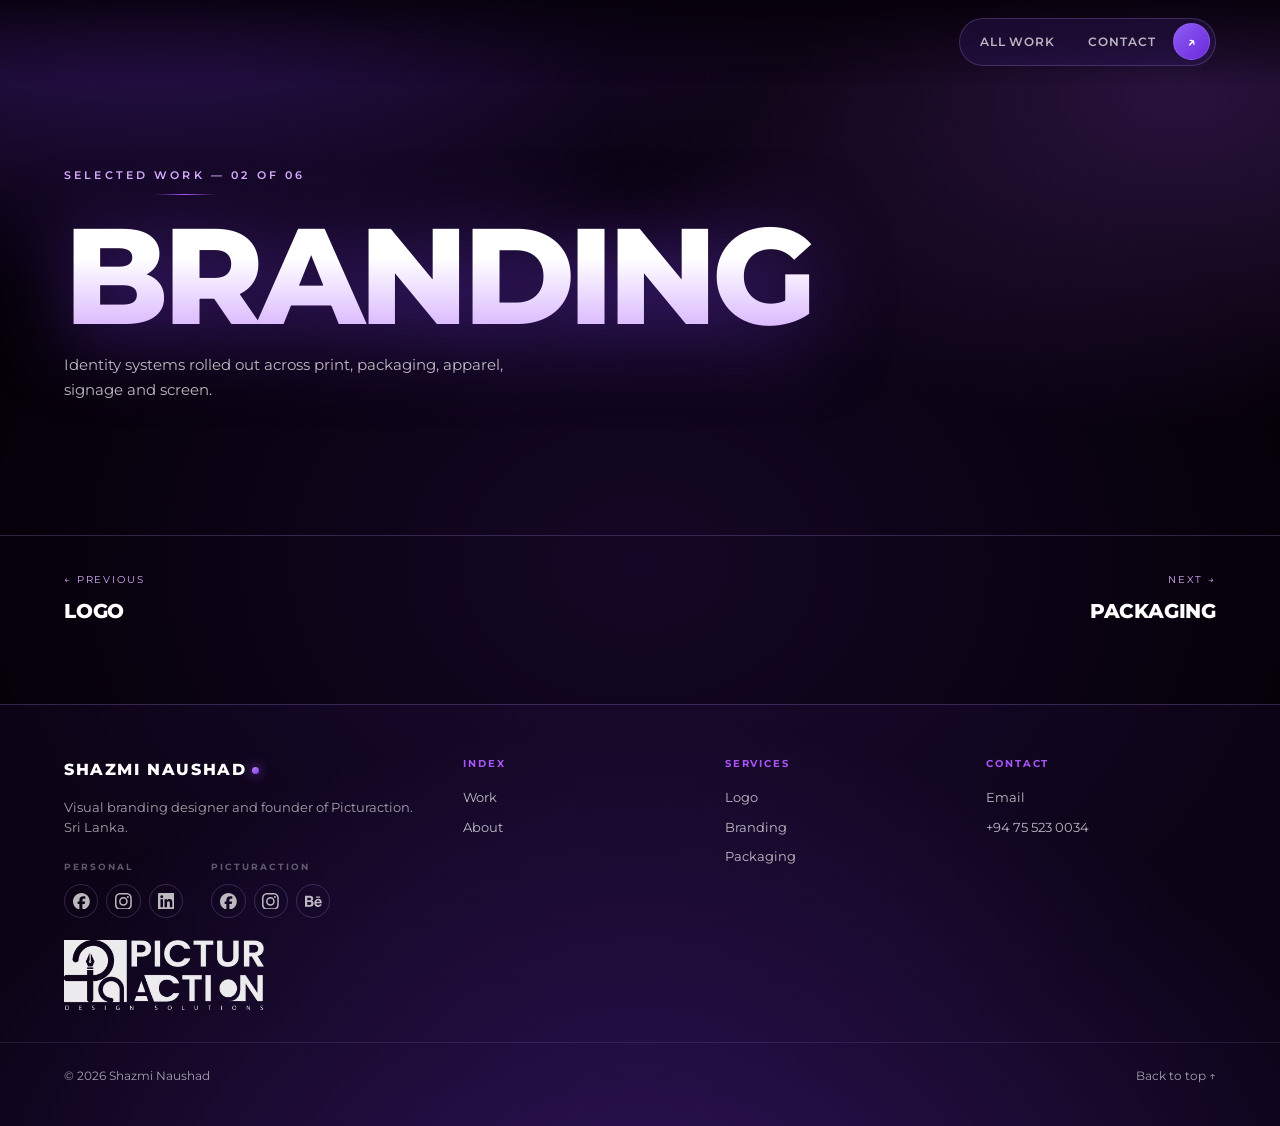
==== branding.html @ e9bc5997 "Add files via upload" ====
<!doctype html>
<html lang="en" class="no-js">
<head>
  <meta charset="utf-8" />
  <meta name="viewport" content="width=device-width, initial-scale=1" />
  <title>Branding — Shazmi Naushad</title>
  <meta name="description" content="Brand identity systems by Shazmi Naushad — typography, colour and layout built to hold together everywhere. Selected branding work from the 2026 portfolio." />
  <meta property="og:type" content="website" />
  <meta property="og:site_name" content="Shazmi Naushad" />
  <meta property="og:title" content="Branding — Shazmi Naushad" />
  <meta property="og:description" content="Brand identity systems by Shazmi Naushad — typography, colour and layout built to hold together everywhere. Selected branding work from the 2026 portfolio." />
  <meta property="og:url" content="<!--ORIGIN-->/branding.html" />
  <meta property="og:image" content="<!--ORIGIN-->/share.jpg" />
  <meta property="og:image:secure_url" content="<!--ORIGIN-->/share.jpg" />
  <meta property="og:image:type" content="image/jpeg" />
  <meta property="og:image:width" content="1200" />
  <meta property="og:image:height" content="630" />
  <meta property="og:image:alt" content="Shazmi Naushad portfolio cover — dark violet hero with the name Shazmi Naushad set in heavy uppercase type" />
  <meta name="twitter:card" content="summary_large_image" />
  <meta name="twitter:title" content="Branding — Shazmi Naushad" />
  <meta name="twitter:description" content="Brand identity systems by Shazmi Naushad — typography, colour and layout built to hold together everywhere. Selected branding work from the 2026 portfolio." />
  <meta name="twitter:image" content="<!--ORIGIN-->/share.jpg" />
  <meta name="twitter:image:alt" content="Shazmi Naushad portfolio cover — dark violet hero with the name Shazmi Naushad set in heavy uppercase type" />
  <link rel="canonical" href="<!--ORIGIN-->/branding.html" />
  <link rel="preconnect" href="https://fonts.googleapis.com" />
  <link rel="preconnect" href="https://fonts.gstatic.com" crossorigin />
  <link href="https://fonts.googleapis.com/css2?family=Montserrat:wght@400;500;600;700;800&display=swap" rel="stylesheet" />
  <link rel="icon" href="data:image/svg+xml,%3Csvg xmlns='http://www.w3.org/2000/svg' viewBox='0 0 32 32'%3E%3Crect width='32' height='32' rx='8' fill='%23050008'/%3E%3Ccircle cx='16' cy='16' r='7' fill='%23a855f7'/%3E%3C/svg%3E" />
  <link rel="stylesheet" href="styles.css" />
  <script>document.documentElement.className = "js";</script>
</head>
<body>
  <a class="skip" href="#work">Skip to work</a>
  <header class="topbar">
    <div class="page topbar-inner">
      <nav class="pill" aria-label="Main">
        <a href="index.html#work">All work</a>
        <a href="index.html#contact">Contact</a>
        <a class="round" href="mailto:shazminaushad04@gmail.com" aria-label="Email Shazmi">↗</a>
      </nav>
    </div>
  </header>

  <main>
    <section class="page-head page">
      <p class="eyebrow" data-reveal>Selected work — 02 of 06</p>
      <h1 class="cat-title" data-reveal>Branding</h1>
      <p class="page-intro" data-reveal>Identity systems rolled out across print, packaging, apparel, signage and screen.</p>
      <p class="page-count" data-reveal><!--COUNT:branding--></p>
    </section>

    <section class="brand-list page" id="work" data-stagger>
      <!--GALLERY:branding-->
    </section>
  </main>

  <nav class="pager page" aria-label="Categories">
    <a class="pager-link" href="logo.html"><span>← Previous</span><strong>Logo</strong></a>
    <a class="pager-link pager-next" href="packaging.html"><span>Next →</span><strong>Packaging</strong></a>
  </nav>

  <footer class="site-footer">
    <div class="page footer-inner">
      <div class="footer-brand">
        <p class="logo">Shazmi Naushad<span class="logo-dot" aria-hidden="true"></span></p>
        <p class="footer-note">Visual branding designer and founder of Picturaction. Sri Lanka.</p>
      <div class="socials">
        <div class="social-group">
          <span class="social-label">Personal</span>
          <span class="social-row">
            <a class="social" href="https://www.facebook.com/mohammed.shazmi.1" target="_blank" rel="noopener noreferrer" aria-label="Facebook — Shazmi Naushad"><svg viewBox="0 0 24 24" aria-hidden="true" focusable="false"><path d="M9.101 23.691v-7.98H6.627v-3.667h2.474v-1.58c0-4.085 1.848-5.978 5.858-5.978.401 0 .955.042 1.468.103a8.68 8.68 0 0 1 1.141.195v3.325a8.623 8.623 0 0 0-.653-.036 26.805 26.805 0 0 0-.733-.009c-.707 0-1.259.096-1.675.309a1.686 1.686 0 0 0-.679.622c-.258.42-.374.995-.374 1.752v1.297h3.919l-.386 2.103-.287 1.564h-3.246v8.245C19.396 23.238 24 18.179 24 12.044c0-6.627-5.373-12-12-12s-12 5.373-12 12c0 5.628 3.874 10.35 9.101 11.647Z"/></svg></a>
            <a class="social" href="https://www.instagram.com/shaz.miiiiii/" target="_blank" rel="noopener noreferrer" aria-label="Instagram — Shazmi Naushad"><svg viewBox="0 0 24 24" aria-hidden="true" focusable="false"><path d="M7.0301.084c-1.2768.0602-2.1487.264-2.911.5634-.7888.3075-1.4575.72-2.1228 1.3877-.6652.6677-1.075 1.3368-1.3802 2.127-.2954.7638-.4956 1.6365-.552 2.914-.0564 1.2775-.0689 1.6882-.0626 4.947.0062 3.2586.0206 3.6671.0825 4.9473.061 1.2765.264 2.1482.5635 2.9107.308.7889.72 1.4573 1.388 2.1228.6679.6655 1.3365 1.0743 2.1285 1.38.7632.295 1.6361.4961 2.9134.552 1.2773.056 1.6884.069 4.9462.0627 3.2578-.0062 3.668-.0207 4.9478-.0814 1.28-.0607 2.147-.2652 2.9098-.5633.7889-.3086 1.4578-.72 2.1228-1.3881.665-.6682 1.0745-1.3378 1.3795-2.1284.2957-.7632.4966-1.636.552-2.9124.056-1.2809.0692-1.6898.063-4.948-.0063-3.2583-.021-3.6668-.0817-4.9465-.0607-1.2797-.264-2.1487-.5633-2.9117-.3084-.7889-.72-1.4568-1.3876-2.1228C21.2982 1.33 20.628.9208 19.8378.6165 19.074.321 18.2017.1197 16.9244.0645 15.6471.0093 15.236-.005 11.977.0014 8.718.0076 8.31.0215 7.0301.0839m.1402 21.6932c-1.17-.0509-1.8053-.2453-2.2287-.408-.5606-.216-.96-.4771-1.3819-.895-.422-.4178-.6811-.8186-.9-1.378-.1644-.4234-.3624-1.058-.4171-2.228-.0595-1.2645-.072-1.6442-.079-4.848-.007-3.2037.0053-3.583.0607-4.848.05-1.169.2456-1.805.408-2.2282.216-.5613.4762-.96.895-1.3816.4188-.4217.8184-.6814 1.3783-.9003.423-.1651 1.0575-.3614 2.227-.4171 1.2655-.06 1.6447-.072 4.848-.079 3.2033-.007 3.5835.005 4.8495.0608 1.169.0508 1.8053.2445 2.228.408.5608.216.96.4754 1.3816.895.4217.4194.6816.8176.9005 1.3787.1653.4217.3617 1.056.4169 2.2263.0602 1.2655.0739 1.645.0796 4.848.0058 3.203-.0055 3.5834-.061 4.848-.051 1.17-.245 1.8055-.408 2.2294-.216.5604-.4763.96-.8954 1.3814-.419.4215-.8181.6811-1.3783.9-.4224.1649-1.0577.3617-2.2262.4174-1.2656.0595-1.6448.072-4.8493.079-3.2045.007-3.5825-.006-4.848-.0608M16.953 5.5864A1.44 1.44 0 1 0 18.39 4.144a1.44 1.44 0 0 0-1.437 1.4424M5.8385 12.012c.0067 3.4032 2.7706 6.1557 6.173 6.1493 3.4026-.0065 6.157-2.7701 6.1506-6.1733-.0065-3.4032-2.771-6.1565-6.174-6.1498-3.403.0067-6.156 2.771-6.1496 6.1738M8 12.0077a4 4 0 1 1 4.008 3.9921A3.9996 3.9996 0 0 1 8 12.0077"/></svg></a>
            <a class="social" href="https://www.linkedin.com/in/shazmi-naushad-3157b5373" target="_blank" rel="noopener noreferrer" aria-label="LinkedIn — Shazmi Naushad"><svg viewBox="0 0 24 24" aria-hidden="true" focusable="false"><path d="M20.447 20.452h-3.554v-5.569c0-1.328-.027-3.037-1.852-3.037-1.853 0-2.136 1.445-2.136 2.939v5.667H9.351V9h3.414v1.561h.046c.477-.9 1.637-1.85 3.37-1.85 3.601 0 4.267 2.37 4.267 5.455v6.286zM5.337 7.433c-1.144 0-2.063-.926-2.063-2.065 0-1.138.92-2.063 2.063-2.063 1.14 0 2.064.925 2.064 2.063 0 1.139-.925 2.065-2.064 2.065zm1.782 13.019H3.555V9h3.564v11.452zM22.225 0H1.771C.792 0 0 .774 0 1.729v20.542C0 23.227.792 24 1.771 24h20.451C23.2 24 24 23.227 24 22.271V1.729C24 .774 23.2 0 22.222 0h.003z"/></svg></a>
          </span>
        </div>
        <div class="social-group">
          <span class="social-label">Picturaction</span>
          <span class="social-row">
            <a class="social" href="https://www.facebook.com/picturaction" target="_blank" rel="noopener noreferrer" aria-label="Facebook — Picturaction"><svg viewBox="0 0 24 24" aria-hidden="true" focusable="false"><path d="M9.101 23.691v-7.98H6.627v-3.667h2.474v-1.58c0-4.085 1.848-5.978 5.858-5.978.401 0 .955.042 1.468.103a8.68 8.68 0 0 1 1.141.195v3.325a8.623 8.623 0 0 0-.653-.036 26.805 26.805 0 0 0-.733-.009c-.707 0-1.259.096-1.675.309a1.686 1.686 0 0 0-.679.622c-.258.42-.374.995-.374 1.752v1.297h3.919l-.386 2.103-.287 1.564h-3.246v8.245C19.396 23.238 24 18.179 24 12.044c0-6.627-5.373-12-12-12s-12 5.373-12 12c0 5.628 3.874 10.35 9.101 11.647Z"/></svg></a>
            <a class="social" href="https://www.instagram.com/picturaction" target="_blank" rel="noopener noreferrer" aria-label="Instagram — Picturaction"><svg viewBox="0 0 24 24" aria-hidden="true" focusable="false"><path d="M7.0301.084c-1.2768.0602-2.1487.264-2.911.5634-.7888.3075-1.4575.72-2.1228 1.3877-.6652.6677-1.075 1.3368-1.3802 2.127-.2954.7638-.4956 1.6365-.552 2.914-.0564 1.2775-.0689 1.6882-.0626 4.947.0062 3.2586.0206 3.6671.0825 4.9473.061 1.2765.264 2.1482.5635 2.9107.308.7889.72 1.4573 1.388 2.1228.6679.6655 1.3365 1.0743 2.1285 1.38.7632.295 1.6361.4961 2.9134.552 1.2773.056 1.6884.069 4.9462.0627 3.2578-.0062 3.668-.0207 4.9478-.0814 1.28-.0607 2.147-.2652 2.9098-.5633.7889-.3086 1.4578-.72 2.1228-1.3881.665-.6682 1.0745-1.3378 1.3795-2.1284.2957-.7632.4966-1.636.552-2.9124.056-1.2809.0692-1.6898.063-4.948-.0063-3.2583-.021-3.6668-.0817-4.9465-.0607-1.2797-.264-2.1487-.5633-2.9117-.3084-.7889-.72-1.4568-1.3876-2.1228C21.2982 1.33 20.628.9208 19.8378.6165 19.074.321 18.2017.1197 16.9244.0645 15.6471.0093 15.236-.005 11.977.0014 8.718.0076 8.31.0215 7.0301.0839m.1402 21.6932c-1.17-.0509-1.8053-.2453-2.2287-.408-.5606-.216-.96-.4771-1.3819-.895-.422-.4178-.6811-.8186-.9-1.378-.1644-.4234-.3624-1.058-.4171-2.228-.0595-1.2645-.072-1.6442-.079-4.848-.007-3.2037.0053-3.583.0607-4.848.05-1.169.2456-1.805.408-2.2282.216-.5613.4762-.96.895-1.3816.4188-.4217.8184-.6814 1.3783-.9003.423-.1651 1.0575-.3614 2.227-.4171 1.2655-.06 1.6447-.072 4.848-.079 3.2033-.007 3.5835.005 4.8495.0608 1.169.0508 1.8053.2445 2.228.408.5608.216.96.4754 1.3816.895.4217.4194.6816.8176.9005 1.3787.1653.4217.3617 1.056.4169 2.2263.0602 1.2655.0739 1.645.0796 4.848.0058 3.203-.0055 3.5834-.061 4.848-.051 1.17-.245 1.8055-.408 2.2294-.216.5604-.4763.96-.8954 1.3814-.419.4215-.8181.6811-1.3783.9-.4224.1649-1.0577.3617-2.2262.4174-1.2656.0595-1.6448.072-4.8493.079-3.2045.007-3.5825-.006-4.848-.0608M16.953 5.5864A1.44 1.44 0 1 0 18.39 4.144a1.44 1.44 0 0 0-1.437 1.4424M5.8385 12.012c.0067 3.4032 2.7706 6.1557 6.173 6.1493 3.4026-.0065 6.157-2.7701 6.1506-6.1733-.0065-3.4032-2.771-6.1565-6.174-6.1498-3.403.0067-6.156 2.771-6.1496 6.1738M8 12.0077a4 4 0 1 1 4.008 3.9921A3.9996 3.9996 0 0 1 8 12.0077"/></svg></a>
            <a class="social" href="https://www.behance.net/picturaction" target="_blank" rel="noopener noreferrer" aria-label="Behance — Picturaction"><svg viewBox="0 0 24 24" aria-hidden="true" focusable="false"><path d="M16.969 16.927a2.561 2.561 0 0 0 1.901.677 2.501 2.501 0 0 0 1.531-.475c.362-.235.636-.584.779-.99h2.585a5.091 5.091 0 0 1-1.9 2.896 5.292 5.292 0 0 1-3.091.88 5.839 5.839 0 0 1-2.284-.433 4.871 4.871 0 0 1-1.723-1.211 5.657 5.657 0 0 1-1.08-1.874 7.057 7.057 0 0 1-.383-2.393c-.005-.8.129-1.595.396-2.349a5.313 5.313 0 0 1 5.088-3.604 4.87 4.87 0 0 1 2.376.563c.661.362 1.231.87 1.668 1.485a6.2 6.2 0 0 1 .943 2.133c.194.821.263 1.666.205 2.508h-7.699c-.063.79.184 1.574.688 2.187ZM6.947 4.084a8.065 8.065 0 0 1 1.928.198 4.29 4.29 0 0 1 1.49.638c.418.303.748.711.958 1.182.241.579.357 1.203.341 1.83a3.506 3.506 0 0 1-.506 1.961 3.726 3.726 0 0 1-1.503 1.287 3.588 3.588 0 0 1 2.027 1.437c.464.747.697 1.615.67 2.494a4.593 4.593 0 0 1-.423 2.032 3.945 3.945 0 0 1-1.163 1.413 5.114 5.114 0 0 1-1.683.807 7.135 7.135 0 0 1-1.928.259H0V4.084h6.947Zm-.235 12.9c.308.004.616-.029.916-.099a2.18 2.18 0 0 0 .766-.332c.228-.158.411-.371.534-.619.142-.317.208-.663.191-1.009a2.08 2.08 0 0 0-.642-1.715 2.618 2.618 0 0 0-1.696-.505h-3.54v4.279h3.471Zm13.635-5.967a2.13 2.13 0 0 0-1.654-.619 2.336 2.336 0 0 0-1.163.259 2.474 2.474 0 0 0-.738.62 2.359 2.359 0 0 0-.396.792c-.074.239-.12.485-.137.734h4.769a3.239 3.239 0 0 0-.679-1.785l-.002-.001Zm-13.813-.648a2.254 2.254 0 0 0 1.423-.433c.399-.355.607-.88.56-1.413a1.916 1.916 0 0 0-.178-.891 1.298 1.298 0 0 0-.495-.533 1.851 1.851 0 0 0-.711-.274 3.966 3.966 0 0 0-.835-.073H3.241v3.631h3.293v-.014ZM21.62 5.122h-5.976v1.527h5.976V5.122Z"/></svg></a>
          </span>
        </div>
      </div>
      <p class="footer-mark"><img src="picturaction-white.png" alt="Picturaction — Design Solutions" width="720" height="254" loading="lazy" decoding="async" /></p>
      </div>
      <div class="footer-col"><h4>Index</h4><a href="index.html#work">Work</a><a href="index.html#about">About</a></div>
      <div class="footer-col"><h4>Services</h4><a href="logo.html">Logo</a><a href="branding.html">Branding</a><a href="packaging.html">Packaging</a></div>
      <div class="footer-col"><h4>Contact</h4><a href="mailto:shazminaushad04@gmail.com">Email</a><a href="tel:+94755230034">+94 75 523 0034</a></div>
    </div>
    <div class="page footer-base"><p>© <span data-year>2026</span> Shazmi Naushad</p><a href="index.html">Back to top ↑</a></div>
  </footer>
  <script src="script.js"></script>
</body>
</html>
---- styles.css ----
:root {
  --bg: #050008;
  --panel: rgba(255, 255, 255, 0.045);
  --panel-2: rgba(124, 58, 237, 0.12);
  --violet: #a855f7;
  --violet-deep: #7c3aed;
  --lav: #daadfe;
  --text: #ffffff;
  --muted: rgba(255, 255, 255, 0.62);
  --dim: rgba(255, 255, 255, 0.34);
  --line: rgba(196, 156, 255, 0.22);
  --line-soft: rgba(196, 156, 255, 0.12);
  --font: "Montserrat", "Helvetica Neue", Helvetica, Arial, sans-serif;
  --pad: clamp(1.25rem, 5vw, 4rem);
}

* { box-sizing: border-box; }

html {
  scroll-behavior: smooth;
  -webkit-text-size-adjust: 100%;
  background: var(--bg);
}

body {
  margin: 0;
  background: var(--bg);
  color: var(--text);
  font-family: var(--font);
  font-size: clamp(0.95rem, 0.3vw + 0.88rem, 1.02rem);
  line-height: 1.65;
  -webkit-font-smoothing: antialiased;
  overflow-x: hidden;
  background-image:
    radial-gradient(1100px 620px at 12% -6%, rgba(124, 58, 237, 0.42), transparent 62%),
    radial-gradient(900px 520px at 92% 8%, rgba(168, 85, 247, 0.22), transparent 64%),
    radial-gradient(900px 700px at 50% 50%, rgba(124, 58, 237, 0.13), transparent 76%),
    radial-gradient(1200px 800px at 50% 108%, rgba(124, 58, 237, 0.3), transparent 62%);
  background-repeat: no-repeat;
  background-size: 100% 1400px, 100% 1200px, 100% 1900px, 100% 1200px;
  background-position: top, top, center, bottom, center;
}

img { display: block; max-width: 100%; height: auto; }
a { color: inherit; text-decoration: none; }
button { font: inherit; color: inherit; cursor: pointer; }

.page {
  width: 100%;
  max-width: 1320px;
  margin: 0 auto;
  padding-left: var(--pad);
  padding-right: var(--pad);
  position: relative;
  z-index: 2;
}

.skip { position: absolute; left: -9999px; }
.skip:focus {
  left: 1rem; top: 1rem; z-index: 99;
  background: var(--violet); color: #fff;
  padding: 0.6rem 1.1rem; border-radius: 999px;
}

/* ---------- background grid ---------- */

.grid-lines {
  position: fixed;
  inset: 0;
  z-index: 0;
  pointer-events: none;
  display: grid;
  grid-template-columns: repeat(5, 1fr);
  max-width: 1320px;
  margin: 0 auto;
  padding: 0 var(--pad);
}

.grid-lines span { border-left: 1px solid var(--line-soft); }
.grid-lines span:first-child { border-left: 0; }

/* ---------- topbar ---------- */

.topbar {
  position: sticky;
  top: 0;
  z-index: 40;
  padding: 1.1rem 0;
  backdrop-filter: blur(14px);
  background: linear-gradient(to bottom, rgba(5, 0, 8, 0.85), rgba(5, 0, 8, 0));
  -webkit-mask-image: linear-gradient(to bottom, #000 78%, transparent);
  mask-image: linear-gradient(to bottom, #000 78%, transparent);
}

.topbar-inner {
  display: flex;
  align-items: center;
  justify-content: flex-end;
  gap: 1.5rem;
}

.logo {
  margin: 0;
  font-size: 0.95rem;
  font-weight: 800;
  letter-spacing: 0.1em;
  text-transform: uppercase;
  display: inline-flex;
  align-items: center;
  gap: 0.35rem;
  line-height: 1;
}

.logo-dot {
  width: 7px;
  height: 7px;
  border-radius: 50%;
  background: linear-gradient(135deg, #c084fc, #7c3aed);
  display: inline-block;
  box-shadow: 0 0 12px rgba(168, 85, 247, 0.9);
}

.pill {
  display: flex;
  align-items: center;
  gap: 0.15rem;
  padding: 0.3rem;
  border: 1px solid var(--line);
  border-radius: 999px;
  background: rgba(124, 58, 237, 0.14);
  backdrop-filter: blur(18px);
}

.pill a {
  padding: 0.5rem 0.95rem;
  border-radius: 999px;
  font-size: 0.75rem;
  font-weight: 600;
  letter-spacing: 0.08em;
  text-transform: uppercase;
  color: rgba(255, 255, 255, 0.7);
  transition: color 0.25s ease, background 0.25s ease;
}

.pill a:hover { color: #fff; background: rgba(168, 85, 247, 0.22); }

.pill .round {
  width: 2.3rem;
  height: 2.3rem;
  display: grid;
  place-items: center;
  border: 1px solid var(--line);
  border-radius: 50%;
  padding: 0;
  font-size: 0.95rem;
  color: #fff;
  background: linear-gradient(135deg, #8b5cf6, #6d28d9);
  transition: box-shadow 0.3s ease, transform 0.3s ease;
}

.pill .round:hover {
  box-shadow: 0 0 26px rgba(168, 85, 247, 0.75);
  transform: translateY(-1px);
}

/* ---------- hero ---------- */

.hero {
  position: relative;
  padding-top: clamp(2.5rem, 6vw, 5rem);
  padding-bottom: clamp(3rem, 7vw, 6rem);
  overflow: hidden;
}

.glow {
  position: absolute;
  bottom: -38vw;
  left: -12vw;
  width: min(1000px, 105vw);
  aspect-ratio: 1 / 1;
  border-radius: 50%;
  background: radial-gradient(circle at 50% 50%, rgba(192, 132, 252, 0.34), rgba(124, 58, 237, 0.22) 42%, rgba(88, 28, 135, 0) 68%);
  filter: blur(24px);
  z-index: 0;
  pointer-events: none;
}

.hero-inner {
  display: flex;
  flex-direction: column;
  align-items: center;
  text-align: center;
}

.eyebrow {
  margin: 0 0 1.4rem;
  font-size: 0.7rem;
  font-weight: 600;
  letter-spacing: 0.28em;
  text-transform: uppercase;
  color: var(--lav);
  display: inline-flex;
  flex-direction: column;
  align-items: center;
  gap: 0.6rem;
}

.eyebrow::after {
  content: "";
  width: 64px;
  height: 1px;
  background: linear-gradient(90deg, transparent, var(--violet), transparent);
}

.hero h1 {
  margin: 0;
  font-weight: 800;
  text-transform: uppercase;
  line-height: 0.86;
  letter-spacing: -0.03em;
}

.hero h1 span { display: block; }

.h1-kicker {
  font-size: clamp(0.72rem, 1.5vw, 1rem);
  font-weight: 600;
  letter-spacing: 0.34em;
  color: var(--violet);
  line-height: 1.4;
  margin-bottom: 1rem;
  text-shadow: 0 0 24px rgba(168, 85, 247, 0.6);
}

.h1-name {
  font-size: clamp(3rem, 11.5vw, 9rem);
  background: linear-gradient(180deg, #ffffff 40%, #ddc8ff 100%);
  -webkit-background-clip: text;
  background-clip: text;
  color: transparent;
  filter: drop-shadow(0 14px 46px rgba(124, 58, 237, 0.55));
}

.stats {
  display: grid;
  grid-template-columns: repeat(4, minmax(0, 1fr));
  gap: 0.75rem;
  width: min(100%, 760px);
  margin: clamp(2rem, 4vw, 3rem) 0 0;
}

.stat {
  border-radius: 18px;
  background: linear-gradient(160deg, rgba(124, 58, 237, 0.26), rgba(255, 255, 255, 0.03));
  border: 1px solid var(--line);
  padding: 1.1rem 1.15rem 0.95rem;
  text-align: left;
  backdrop-filter: blur(8px);
}

.stat strong {
  display: block;
  font-size: clamp(0.95rem, 1.7vw, 1.25rem);
  font-weight: 800;
  text-transform: uppercase;
  letter-spacing: 0.01em;
  line-height: 1.2;
  color: #fff;
}

.stat span {
  display: block;
  margin-top: 0.35rem;
  font-size: 0.68rem;
  color: var(--muted);
  letter-spacing: 0.06em;
}

.hero-copy {
  margin: clamp(1.75rem, 3.5vw, 2.5rem) 0 0;
  max-width: 46ch;
  font-size: clamp(0.98rem, 1.3vw, 1.1rem);
  line-height: 1.65;
  color: rgba(255, 255, 255, 0.86);
  text-wrap: pretty;
}

.btn-primary {
  display: inline-flex;
  align-items: center;
  gap: 0.5rem;
  margin-top: clamp(1.5rem, 3vw, 2.25rem);
  padding: 0.95rem 1.7rem;
  border-radius: 999px;
  background: linear-gradient(135deg, #a855f7, #6d28d9);
  color: #fff;
  font-size: 0.78rem;
  font-weight: 700;
  letter-spacing: 0.12em;
  text-transform: uppercase;
  box-shadow: 0 10px 34px rgba(124, 58, 237, 0.45);
  transition: transform 0.3s ease, box-shadow 0.3s ease;
}

.btn-primary:hover {
  transform: translateY(-2px);
  box-shadow: 0 16px 44px rgba(168, 85, 247, 0.6);
}

/* ---------- section heads ---------- */

.sec-head {
  display: flex;
  flex-direction: column;
  align-items: center;
  text-align: center;
  gap: 1rem;
  margin-bottom: clamp(1.75rem, 3vw, 2.5rem);
}

.sec-head h2 {
  margin: 0;
  font-size: clamp(2.4rem, 7vw, 5.2rem);
  font-weight: 800;
  text-transform: uppercase;
  letter-spacing: -0.03em;
  line-height: 0.92;
  display: inline-flex;
  align-items: flex-start;
  gap: 0.12em;
}

.arrow {
  font-size: 0.55em;
  line-height: 1;
  transform: translateY(0.05em);
  color: var(--violet);
}

.sec-sub {
  margin: 0;
  max-width: 46ch;
  color: var(--muted);
  font-size: 0.9rem;
  text-wrap: balance;
}

/* ---------- work ---------- */

.work { padding: clamp(3rem, 7vw, 5.5rem) 0; }

.filters {
  display: flex;
  flex-wrap: wrap;
  justify-content: center;
  gap: 0.5rem;
  margin-bottom: clamp(1.75rem, 3vw, 2.5rem);
}

.filter {
  display: inline-flex;
  align-items: center;
  gap: 0.5rem;
  padding: 0.6rem 1.15rem;
  border-radius: 999px;
  border: 1px solid var(--line);
  background: rgba(124, 58, 237, 0.1);
  color: rgba(255, 255, 255, 0.75);
  font-size: 0.72rem;
  font-weight: 600;
  letter-spacing: 0.1em;
  text-transform: uppercase;
  transition: background 0.25s ease, color 0.25s ease, border-color 0.25s ease;
}

.filter span { font-size: 0.68rem; color: rgba(255, 255, 255, 0.42); }
.filter:hover { color: #fff; border-color: rgba(196, 156, 255, 0.5); }

.filter.is-active {
  background: linear-gradient(135deg, #a855f7, #6d28d9);
  border-color: transparent;
  color: #fff;
  box-shadow: 0 8px 26px rgba(124, 58, 237, 0.45);
}

.filter.is-active span { color: rgba(255, 255, 255, 0.8); }

.cards {
  display: grid;
  grid-template-columns: repeat(3, minmax(0, 1fr));
  gap: clamp(0.7rem, 1.5vw, 1.1rem);
}

.card {
  border-radius: 20px;
  overflow: hidden;
  background: var(--panel);
  border: 1px solid var(--line-soft);
  transition: border-color 0.35s ease, transform 0.45s cubic-bezier(0.16, 0.7, 0.2, 1), box-shadow 0.45s ease;
}

.card:hover {
  border-color: var(--line);
  transform: translateY(-4px);
  box-shadow: 0 24px 60px rgba(88, 28, 135, 0.55);
}

.card-media {
  aspect-ratio: 16 / 9;
  overflow: hidden;
  background: #0a0410;
}

.card-media img {
  width: 100%;
  height: 100%;
  object-fit: cover;
  transition: transform 1s cubic-bezier(0.16, 0.7, 0.2, 1), filter 0.5s ease;
}

.card:hover .card-media img { transform: scale(1.04); }

.card-meta {
  display: grid;
  grid-template-columns: 1fr auto;
  gap: 0.2rem 0.75rem;
  align-items: baseline;
  padding: 0.95rem 1.15rem 1.05rem;
  border-top: 1px solid var(--line-soft);
}

.card-meta h3 {
  margin: 0;
  font-size: 0.95rem;
  font-weight: 700;
  letter-spacing: 0.01em;
}

.card-meta p {
  margin: 0;
  grid-column: 1 / 2;
  font-size: 0.72rem;
  color: var(--muted);
  letter-spacing: 0.02em;
}

.tag {
  grid-row: 1 / 2;
  grid-column: 2 / 3;
  font-size: 0.62rem;
  font-weight: 600;
  letter-spacing: 0.14em;
  text-transform: uppercase;
  color: var(--violet);
}

.card.is-hidden { display: none; }

/* ---------- services ---------- */

.services {
  padding: clamp(3.5rem, 8vw, 7rem) 0;
  border-top: 1px solid var(--line-soft);
}

.big-head {
  margin: 0 0 clamp(2rem, 4vw, 3.5rem);
  font-size: clamp(1.9rem, 5.2vw, 3.8rem);
  font-weight: 800;
  text-transform: uppercase;
  line-height: 0.95;
  letter-spacing: -0.03em;
  max-width: 20ch;
  text-wrap: balance;
}

.violet {
  background: linear-gradient(135deg, #d8b4fe, #a855f7 55%, #7c3aed);
  -webkit-background-clip: text;
  background-clip: text;
  color: transparent;
}

.service-list { border-top: 1px solid var(--line); }

.service {
  display: grid;
  grid-template-columns: 3.5rem minmax(0, 1fr) minmax(0, 1.2fr);
  gap: 1rem clamp(1rem, 3vw, 3rem);
  align-items: baseline;
  padding: clamp(1.25rem, 2.5vw, 1.9rem) 0;
  border-bottom: 1px solid var(--line);
  transition: border-color 0.3s ease;
}

.service:hover { border-color: rgba(196, 156, 255, 0.5); }

.num {
  font-size: 0.68rem;
  font-weight: 600;
  letter-spacing: 0.1em;
  color: var(--violet);
}

.service h3 {
  margin: 0;
  font-size: clamp(1.05rem, 1.9vw, 1.5rem);
  font-weight: 700;
  letter-spacing: -0.01em;
  text-transform: uppercase;
}

.service p {
  margin: 0;
  color: var(--muted);
  font-size: 0.9rem;
  max-width: 46ch;
}

/* ---------- about ---------- */

.about {
  padding: clamp(3.5rem, 8vw, 7rem) 0;
  border-top: 1px solid var(--line-soft);
}

.about-inner { display: block; }

.about-cols {
  display: grid;
  grid-template-columns: minmax(0, 1.5fr) minmax(0, 1fr);
  gap: clamp(2rem, 5vw, 4rem);
  border-top: 1px solid var(--line);
  padding-top: clamp(1.5rem, 3vw, 2.25rem);
}

.about-cols p {
  margin: 0 0 1rem;
  color: rgba(255, 255, 255, 0.75);
  max-width: 46ch;
  font-size: 0.95rem;
}

.col-title {
  margin: 0 0 1.1rem;
  font-size: 0.68rem;
  font-weight: 700;
  letter-spacing: 0.18em;
  text-transform: uppercase;
  color: var(--violet);
}

.list {
  list-style: none;
  margin: 0;
  padding: 0;
  display: grid;
  gap: 0.4rem;
}

.list li {
  padding-bottom: 0.4rem;
  border-bottom: 1px solid var(--line-soft);
  font-size: 0.88rem;
  color: rgba(255, 255, 255, 0.75);
}

/* ---------- contact ---------- */

.contact {
  padding: clamp(4rem, 9vw, 8rem) 0;
  border-top: 1px solid var(--line-soft);
  text-align: center;
  position: relative;
  overflow: hidden;
}

.contact .page {
  display: flex;
  flex-direction: column;
  align-items: center;
}

.contact-head {
  margin: 0;
  font-size: clamp(2rem, 6.6vw, 4.8rem);
  font-weight: 800;
  text-transform: uppercase;
  line-height: 0.95;
  letter-spacing: -0.03em;
}

.contact-copy {
  margin: clamp(1.25rem, 2.5vw, 1.75rem) 0 0;
  max-width: 44ch;
  color: var(--muted);
  font-size: 0.92rem;
}

.btn-mail { font-size: 0.8rem; padding: 1.05rem 1.9rem; text-transform: none; letter-spacing: 0.02em; }

.phone {
  margin-top: 1.1rem;
  font-size: 0.78rem;
  font-weight: 600;
  letter-spacing: 0.14em;
  color: var(--muted);
  transition: color 0.25s ease;
}

.phone:hover { color: var(--lav); }

/* ---------- footer ---------- */

.site-footer {
  border-top: 1px solid var(--line);
  padding: clamp(2rem, 4vw, 3.5rem) 0 2.5rem;
  background: rgba(124, 58, 237, 0.06);
}

.footer-inner {
  display: grid;
  grid-template-columns: minmax(0, 1.6fr) repeat(3, minmax(0, 1fr));
  gap: 2rem;
}

.footer-brand .logo { font-size: 1rem; }

.footer-note {
  margin: 0.9rem 0 0;
  font-size: 0.8rem;
  color: var(--muted);
  line-height: 1.6;
}

.footer-col { display: flex; flex-direction: column; gap: 0.5rem; }

.footer-col h4 {
  margin: 0 0 0.35rem;
  font-size: 0.64rem;
  font-weight: 700;
  letter-spacing: 0.18em;
  text-transform: uppercase;
  color: var(--violet);
}

.footer-col a,
.footer-col p {
  margin: 0;
  font-size: 0.82rem;
  color: rgba(255, 255, 255, 0.72);
}

.footer-col a:hover { color: #fff; }

.footer-mark {
  margin: 1.35rem 0 0;
  max-width: 200px;
}

.footer-mark img {
  display: block;
  width: 100%;
  height: auto;
  opacity: 0.92;
}

.socials {
  display: flex;
  flex-wrap: wrap;
  gap: 1.1rem 1.75rem;
  margin-top: 1.35rem;
}

.social-group {
  display: flex;
  flex-direction: column;
  gap: 0.55rem;
}

.social-label {
  font-size: 0.56rem;
  font-weight: 700;
  letter-spacing: 0.22em;
  text-transform: uppercase;
  color: var(--dim);
}

.social-row {
  display: flex;
  align-items: center;
  gap: 0.5rem;
}

.social {
  display: grid;
  place-items: center;
  width: 2.15rem;
  height: 2.15rem;
  border: 1px solid var(--line);
  border-radius: 50%;
  color: rgba(255, 255, 255, 0.72);
  transition: color 0.25s ease, border-color 0.25s ease, background 0.25s ease, transform 0.25s ease;
}

.social svg {
  width: 1.05rem;
  height: 1.05rem;
  fill: currentColor;
}

.social:hover,
.social:focus-visible {
  color: #fff;
  border-color: var(--violet);
  background: rgba(168, 85, 247, 0.16);
  transform: translateY(-2px);
}

/* ---------- reveal ---------- */

.js .reveal {
  opacity: 0;
  transform: translateY(18px);
  transition: opacity 0.9s ease, transform 0.9s cubic-bezier(0.16, 0.7, 0.2, 1);
}

.js .reveal.is-visible { opacity: 1; transform: none; }

@media (prefers-reduced-motion: reduce) {
  html { scroll-behavior: auto; }
  .js .reveal { opacity: 1; transform: none; transition: none; }
  .card-media img { transition: none; }
}

/* ---------- responsive ---------- */

@media (max-width: 960px) {
  .cards { grid-template-columns: repeat(2, minmax(0, 1fr)); }
  .about-cols { grid-template-columns: 1fr; }
  .about-cols > :first-child { grid-column: auto; }
  .service { grid-template-columns: 2.5rem minmax(0, 1fr); }
  .service p { grid-column: 2 / 3; }
  .footer-inner { grid-template-columns: 1fr 1fr; }
  .footer-brand { grid-column: 1 / -1; }
}

@media (max-width: 640px) {
  .h1-name { font-size: clamp(2.7rem, 15vw, 4.2rem); }
  .stats { grid-template-columns: 1fr 1fr; }
  .cards { grid-template-columns: 1fr; }
  .pill a:not(.round) { flex: 1 1 auto; text-align: center; padding: 0.5rem 0.4rem; font-size: 0.64rem; letter-spacing: 0.1em; }
  .topbar { padding: 0.7rem 0 0.85rem; }
  .topbar-inner { flex-direction: column; align-items: stretch; gap: 0.6rem; }
  .topbar-inner > .logo, .topbar-inner > p.logo { font-size: 0.82rem; letter-spacing: 0.06em; white-space: nowrap; }
  .pill { justify-content: space-between; }
  .about-cols { grid-template-columns: 1fr; }
  .footer-inner { grid-template-columns: 1fr; }
}

/* ---------- category tiles ---------- */

.cat-grid {
  display: grid;
  grid-template-columns: repeat(3, minmax(0, 1fr));
  gap: clamp(0.7rem, 1.4vw, 1.1rem);
}

.cat {
  position: relative;
  display: flex;
  flex-direction: column;
  justify-content: space-between;
  gap: 1.5rem;
  min-height: clamp(160px, 19vw, 230px);
  padding: clamp(1.1rem, 1.8vw, 1.5rem);
  border-radius: 20px;
  border: 1px solid var(--line-soft);
  background:
    radial-gradient(130% 120% at 0% 100%, rgba(124, 58, 237, 0.4), rgba(124, 58, 237, 0.06) 58%, rgba(255, 255, 255, 0.02) 100%);
  overflow: hidden;
  transition: border-color 0.35s ease, transform 0.4s cubic-bezier(0.16, 0.7, 0.2, 1), box-shadow 0.4s ease;
}

.cat::after {
  content: "";
  position: absolute;
  inset: auto -20% -60% -20%;
  height: 70%;
  background: radial-gradient(closest-side, rgba(192, 132, 252, 0.45), transparent);
  opacity: 0;
  transition: opacity 0.45s ease;
  pointer-events: none;
}

.cat:hover,
.cat:focus-visible {
  border-color: rgba(196, 156, 255, 0.6);
  transform: translateY(-4px);
  box-shadow: 0 26px 64px rgba(124, 58, 237, 0.45);
  outline: none;
}

.cat:hover::after,
.cat:focus-visible::after { opacity: 1; }

.cat-num {
  font-size: 0.64rem;
  font-weight: 600;
  letter-spacing: 0.24em;
  color: var(--lav);
  position: relative;
  z-index: 1;
}

.cat h3 {
  margin: 0;
  font-size: clamp(1.75rem, 3.4vw, 2.9rem);
  font-weight: 800;
  text-transform: uppercase;
  letter-spacing: -0.035em;
  line-height: 0.88;
  position: relative;
  z-index: 1;
}

.cat-foot {
  display: flex;
  align-items: baseline;
  justify-content: space-between;
  gap: 1rem;
  font-size: 0.66rem;
  font-weight: 600;
  letter-spacing: 0.16em;
  text-transform: uppercase;
  color: var(--muted);
  position: relative;
  z-index: 1;
}

.cat-arrow { color: var(--violet); font-size: 1rem; }

/* ---------- event tiles ---------- */

.events {
  padding-bottom: clamp(2rem, 4vw, 3.5rem);
}

.event-grid {
  display: grid;
  grid-template-columns: repeat(3, minmax(0, 1fr));
  gap: clamp(0.7rem, 1.4vw, 1.1rem);
}

.event-card {
  position: relative;
  display: flex;
  flex-direction: column;
  justify-content: flex-end;
  min-height: clamp(190px, 22vw, 280px);
  border-radius: 20px;
  border: 1px solid var(--line-soft);
  background: radial-gradient(120% 110% at 20% 100%, rgba(124, 58, 237, 0.35), rgba(10, 4, 20, 0.9) 60%);
  overflow: hidden;
  text-decoration: none;
  color: inherit;
  transition: border-color 0.35s ease, transform 0.4s cubic-bezier(0.16, 0.7, 0.2, 1), box-shadow 0.4s ease;
}

.event-card img {
  position: absolute;
  inset: 0;
  width: 100%;
  height: 100%;
  object-fit: cover;
  transition: transform 0.6s cubic-bezier(0.16, 0.7, 0.2, 1), opacity 0.4s ease;
  opacity: 0.92;
}

.event-card::after {
  content: "";
  position: absolute;
  inset: 0;
  background: linear-gradient(180deg, rgba(5, 0, 8, 0.05) 20%, rgba(5, 0, 8, 0.55) 52%, rgba(5, 0, 8, 0.94) 78%, rgba(5, 0, 8, 0.98) 100%);
  pointer-events: none;
}

.event-card:hover,
.event-card:focus-visible {
  border-color: rgba(196, 156, 255, 0.6);
  transform: translateY(-4px);
  box-shadow: 0 26px 64px rgba(124, 58, 237, 0.45);
  outline: none;
}

.event-card:hover img,
.event-card:focus-visible img { transform: scale(1.04); opacity: 1; }

.event-meta {
  position: relative;
  z-index: 1;
  display: flex;
  flex-direction: column;
  gap: 0.35rem;
  padding: clamp(1rem, 1.8vw, 1.4rem);
}

.event-count {
  font-size: 0.64rem;
  font-weight: 600;
  letter-spacing: 0.2em;
  text-transform: uppercase;
  color: var(--lav);
}

.event-meta h3 {
  margin: 0;
  font-size: clamp(1.35rem, 2.4vw, 2rem);
  font-weight: 800;
  text-transform: uppercase;
  letter-spacing: -0.03em;
  line-height: 0.92;
  text-shadow: 0 2px 18px rgba(5, 0, 8, 0.85);
}

.event-empty {
  color: var(--dim);
  font-size: 0.9rem;
  margin: 0;
  padding: 1rem 0;
}

@media (max-width: 900px) {
  .event-grid { grid-template-columns: repeat(2, minmax(0, 1fr)); }
}

@media (max-width: 560px) {
  .event-grid { grid-template-columns: 1fr; }
}

/* ---------- category pages ---------- */

.page-head {
  padding-top: clamp(2.5rem, 6vw, 5rem);
  padding-bottom: clamp(1.5rem, 3vw, 2.5rem);
  position: relative;
}

.cat-title {
  margin: 0 0 1.25rem;
  font-size: clamp(3rem, 12vw, 8.5rem);
  font-weight: 800;
  text-transform: uppercase;
  letter-spacing: -0.045em;
  line-height: 0.84;
  background: linear-gradient(180deg, #ffffff 35%, #d8b4fe 100%);
  -webkit-background-clip: text;
  background-clip: text;
  color: transparent;
  filter: drop-shadow(0 12px 40px rgba(124, 58, 237, 0.5));
}

.page-intro {
  margin: 0;
  max-width: 48ch;
  color: rgba(255, 255, 255, 0.72);
  font-size: 0.95rem;
}

.page-count {
  margin: 1.1rem 0 0;
  font-size: 0.66rem;
  font-weight: 600;
  letter-spacing: 0.2em;
  text-transform: uppercase;
  color: var(--violet);
}

.gallery {
  display: grid;
  grid-template-columns: repeat(2, minmax(0, 1fr));
  gap: clamp(1.5rem, 3vw, 2.5rem);
  padding-bottom: clamp(3rem, 6vw, 5rem);
}

.work-item { margin: 0; }

.work-frame {
  border-radius: 18px;
  overflow: hidden;
  border: 1px solid var(--line-soft);
  background: #0a0410;
  box-shadow: 0 20px 54px rgba(88, 28, 135, 0.32);
}

.work-item img {
  width: 100%;
  aspect-ratio: 16 / 9;
  object-fit: cover;
  transition: transform 0.9s cubic-bezier(0.16, 0.7, 0.2, 1);
}

.work-item:hover img { transform: scale(1.03); }

.work-item figcaption {
  display: flex;
  align-items: baseline;
  justify-content: space-between;
  gap: 1rem;
  padding-top: 0.85rem;
}

.work-item figcaption h2 {
  margin: 0;
  font-size: 0.92rem;
  font-weight: 700;
  letter-spacing: 0.01em;
}

.work-item figcaption p {
  margin: 0;
  text-align: right;
  font-size: 0.72rem;
  color: var(--muted);
  max-width: 30ch;
}

/* ---------- branding / packaging: one brand after another ---------- */

.brand-list { padding-bottom: clamp(3rem, 6vw, 5rem); }

.brand-head {
  display: flex;
  align-items: baseline;
  justify-content: space-between;
  gap: 1rem;
  flex-wrap: wrap;
  margin: 0 0 clamp(1rem, 2vw, 1.5rem);
}

.brand-name {
  margin: 0;
  font-size: clamp(1.25rem, 2.8vw, 2rem);
  font-weight: 800;
  text-transform: uppercase;
  letter-spacing: -0.02em;
  line-height: 1.05;
}

.brand-count {
  font-size: 0.64rem;
  font-weight: 600;
  letter-spacing: 0.18em;
  text-transform: uppercase;
  color: var(--muted);
}

.brand .gallery { padding-bottom: 0; }

.brand-rule {
  height: 1px;
  background: var(--line);
  opacity: 0.85;
  margin: clamp(1.8rem, 4vw, 3rem) 0;
}

.pager {
  display: flex;
  justify-content: space-between;
  gap: 1rem;
  padding-top: clamp(1.5rem, 3vw, 2.25rem);
  padding-bottom: clamp(3rem, 6vw, 5rem);
  border-top: 1px solid var(--line);
}

.pager-link {
  display: flex;
  flex-direction: column;
  gap: 0.3rem;
}

.pager-link span {
  font-size: 0.64rem;
  letter-spacing: 0.18em;
  text-transform: uppercase;
  color: var(--lav);
}

.pager-link strong {
  font-size: clamp(1rem, 1.6vw, 1.3rem);
  font-weight: 800;
  text-transform: uppercase;
  letter-spacing: -0.01em;
  transition: color 0.25s ease;
}

.pager-link:hover strong { color: var(--violet); }
.pager-next { text-align: right; }

.footer-base {
  display: flex;
  justify-content: space-between;
  gap: 1rem;
  padding-top: 1.5rem;
  margin-top: 2rem;
  border-top: 1px solid var(--line-soft);
  font-size: 0.72rem;
  color: var(--muted);
}

.footer-base p { margin: 0; }
.footer-base a:hover { color: var(--lav); }

@media (max-width: 960px) {
  .cat-grid { grid-template-columns: repeat(2, minmax(0, 1fr)); }
  .gallery { grid-template-columns: 1fr; }
}

@media (max-width: 640px) {
  .cat-grid { grid-template-columns: 1fr; }
  .cat { min-height: 140px; }
  .work-item figcaption { flex-direction: column; gap: 0.2rem; }
  .work-item figcaption p { text-align: left; }
  .pager { flex-direction: column; }
  .pager-next { text-align: left; }
}

/* ---------- motion layer ---------- */

:root { --ease: cubic-bezier(0.16, 1, 0.3, 1); }

.js [data-reveal] {
  opacity: 0;
  transform: translateY(26px);
  transition: opacity 1.1s var(--ease), transform 1.1s var(--ease);
  transition-delay: var(--d, 0ms);
  will-change: opacity, transform;
}

.js [data-reveal].is-in {
  opacity: 1;
  transform: none;
}

/* masked reveal on the image frames only — never on the observed element */
.js [data-reveal] .work-frame,
.js [data-reveal] .rail-media {
  clip-path: inset(0 0 100% 0);
  transition: clip-path 1.2s var(--ease);
  transition-delay: var(--d, 0ms);
}

.js [data-reveal].is-in .work-frame,
.js [data-reveal].is-in .rail-media { clip-path: inset(0 0 0 0); }

.js .card,
.js .work-item { will-change: transform; }

body {
  transition: opacity 0.3s ease, transform 0.3s ease;
}

body.is-leaving {
  opacity: 0;
  transform: translateY(-10px);
}

/* ---------- marquee ---------- */

.marquee {
  position: relative;
  z-index: 2;
  overflow: hidden;
  padding: clamp(0.9rem, 1.6vw, 1.15rem) 0;
  border-top: 1px solid var(--line-soft);
  border-bottom: 1px solid var(--line-soft);
  margin: clamp(0.5rem, 1.5vw, 1rem) 0 clamp(2.5rem, 5vw, 4rem);
  background: linear-gradient(90deg, rgba(124, 58, 237, 0.12), rgba(5, 0, 8, 0) 40%, rgba(124, 58, 237, 0.12));
}

.marquee-track {
  display: flex;
  width: max-content;
  animation: marquee-move 42s linear infinite;
}

.marquee-group {
  display: flex;
  align-items: center;
  gap: clamp(1rem, 2vw, 1.6rem);
  padding-right: clamp(1rem, 2vw, 1.6rem);
}

.marquee-group span {
  font-size: clamp(0.85rem, 1.5vw, 1.2rem);
  font-weight: 800;
  text-transform: uppercase;
  letter-spacing: -0.01em;
  white-space: nowrap;
  color: rgba(255, 255, 255, 0.82);
}

.marquee-group i {
  font-style: normal;
  font-size: 0.6rem;
  color: var(--violet);
}

@keyframes marquee-move {
  to { transform: translateX(-50%); }
}

/* ---------- recent work rail ---------- */

.recent {
  position: relative;
  z-index: 2;
  padding: 0 0 clamp(2.5rem, 5vw, 4rem);
}

.recent-head { margin-bottom: clamp(1.25rem, 2.5vw, 2rem); }

.recent-head .eyebrow { align-items: flex-start; }

.recent-row {
  display: flex;
  align-items: baseline;
  justify-content: space-between;
  gap: 1.5rem;
  flex-wrap: wrap;
}

.recent-title {
  margin: 0;
  font-size: clamp(1.9rem, 4.6vw, 3.4rem);
  font-weight: 800;
  text-transform: uppercase;
  letter-spacing: -0.03em;
  line-height: 0.95;
}

.link-arrow {
  font-size: 0.66rem;
  font-weight: 700;
  letter-spacing: 0.18em;
  text-transform: uppercase;
  color: var(--muted);
  border-bottom: 1px solid var(--line);
  padding-bottom: 0.25rem;
  transition: color 0.25s ease, border-color 0.25s ease;
}

.link-arrow:hover { color: #fff; border-color: var(--violet); }

.rail {
  /* Card width for the strip. */
  --rail-card: clamp(250px, 26vw, 390px);
  display: flex;
  gap: clamp(0.7rem, 1.4vw, 1.1rem);
  overflow-x: auto;
  scroll-snap-type: x mandatory;
  /* Room above and below so a card can grow on hover without being cut off. */
  padding: 1.5rem var(--pad) 2.4rem;
  scrollbar-width: none;
  -ms-overflow-style: none;
  cursor: grab;
}

.rail::-webkit-scrollbar { display: none; }
.rail.is-dragging { cursor: grabbing; scroll-snap-type: none; }

.rail-card {
  position: relative;
  flex: 0 0 var(--rail-card);
  scroll-snap-align: start;
  border-radius: 18px;
  overflow: hidden;
  -webkit-user-drag: none;
  transition: transform 0.45s var(--ease), box-shadow 0.45s var(--ease);
  transform-origin: center 60%;
}

.rail-card:focus-visible {
  z-index: 2;
  transform: translateY(-8px) scale(1.05);
  box-shadow: 0 22px 50px rgba(0, 0, 0, 0.55), 0 0 0 1px rgba(168, 85, 247, 0.45),
    0 10px 40px rgba(124, 58, 237, 0.35);
}

/* Pointing at a card lifts it a little (pointer devices only, so phones don't stick). */
@media (hover: hover) and (pointer: fine) {
  .rail-card:hover {
    z-index: 2;
    transform: translateY(-8px) scale(1.05);
    box-shadow: 0 22px 50px rgba(0, 0, 0, 0.55), 0 0 0 1px rgba(168, 85, 247, 0.45),
      0 10px 40px rgba(124, 58, 237, 0.35);
  }
}

.rail.is-dragging .rail-card { transform: none; box-shadow: none; }

.rail-media {
  aspect-ratio: 3 / 2;
  overflow: hidden;
  border-radius: 18px;
  border: 1px solid var(--line-soft);
  background: #0a0410;
}

.rail-media img {
  width: 100%;
  height: 100%;
  object-fit: cover;
  filter: grayscale(1) brightness(0.8);
  transition: filter 0.8s var(--ease), transform 1.2s var(--ease);
}

.rail-card:hover .rail-media img,
.rail-card:focus-visible .rail-media img {
  filter: none;
  transform: scale(1.04);
}

.rail-view {
  position: absolute;
  top: 0.8rem;
  right: 0.8rem;
  width: 2.2rem;
  height: 2.2rem;
  display: grid;
  place-items: center;
  border-radius: 50%;
  background: rgba(5, 0, 8, 0.55);
  border: 1px solid var(--line);
  color: #fff;
  font-size: 0.9rem;
  opacity: 0;
  transform: translateY(6px);
  transition: opacity 0.4s var(--ease), transform 0.4s var(--ease), background 0.3s ease;
  backdrop-filter: blur(8px);
}

.rail-card:hover .rail-view,
.rail-card:focus-visible .rail-view {
  opacity: 1;
  transform: none;
  background: linear-gradient(135deg, #a855f7, #6d28d9);
}

/* ---------- tile tilt ---------- */

.cat-grid { perspective: 1000px; }

.cat {
  --mx: 50%;
  --my: 110%;
  will-change: transform;
}

.cat::before {
  content: "";
  position: absolute;
  inset: 0;
  border-radius: inherit;
  background: radial-gradient(240px circle at var(--mx) var(--my), rgba(216, 180, 254, 0.2), transparent 72%);
  opacity: 0;
  transition: opacity 0.45s ease;
  pointer-events: none;
  z-index: 0;
}

.cat:hover::before,
.cat:focus-visible::before { opacity: 1; }

/* ---------- page transitions ---------- */

@view-transition { navigation: auto; }

::view-transition-old(root) {
  animation: vt-out 0.3s cubic-bezier(0.4, 0, 1, 1) both;
}

::view-transition-new(root) {
  animation: vt-in 0.55s var(--ease) both;
}

@keyframes vt-out {
  to { opacity: 0; transform: translateY(-12px); }
}

@keyframes vt-in {
  from { opacity: 0; transform: translateY(14px); }
}

@media (max-width: 960px) {
  .rail { --rail-card: clamp(240px, 60vw, 340px); }
}

@media (max-width: 640px) {
  .marquee { padding: 0.85rem 0; }
  .recent-row { align-items: flex-start; }
  .rail { --rail-card: 78vw; }
}

@media (prefers-reduced-motion: reduce) {
  .js [data-reveal] {
    opacity: 1 !important;
    transform: none !important;
    transition: none !important;
  }
  .js [data-reveal] .work-frame,
  .js [data-reveal] .rail-media { clip-path: none !important; }
  .marquee-track { animation: none !important; }
  ::view-transition-old(root),
  ::view-transition-new(root) { animation: none !important; }
  body.is-leaving { opacity: 1; transform: none; }
}
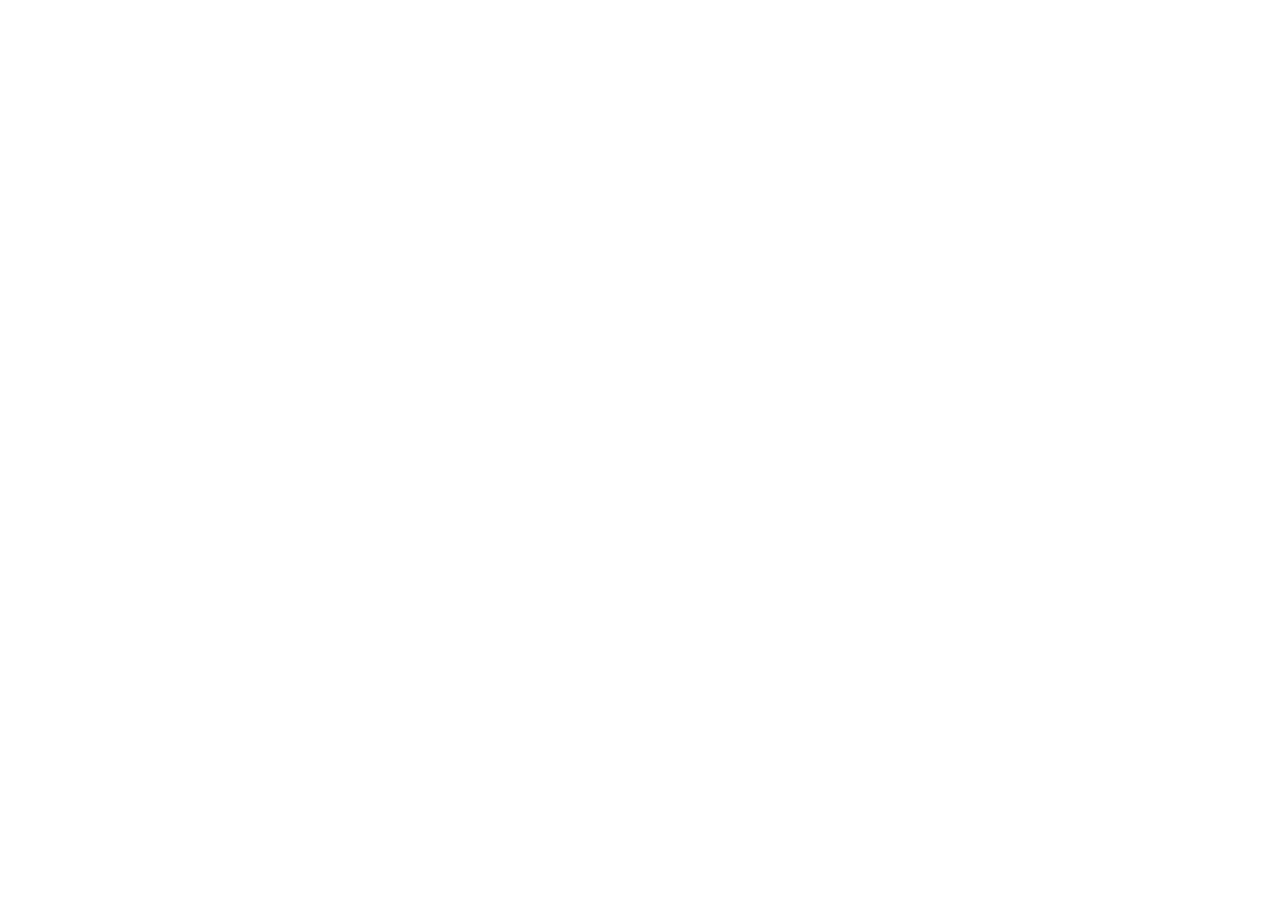
==== commit ec43b004: "Point the GitHub Pages address at the live portfolio" ====
--- a/branding.html
+++ b/branding.html
@@ -1,95 +1 @@
-<!doctype html>
-<html lang="en" class="no-js">
-<head>
-  <meta charset="utf-8" />
-  <meta name="viewport" content="width=device-width, initial-scale=1" />
-  <title>Branding — Shazmi Naushad</title>
-  <meta name="description" content="Brand identity systems by Shazmi Naushad — typography, colour and layout built to hold together everywhere. Selected branding work from the 2026 portfolio." />
-  <meta property="og:type" content="website" />
-  <meta property="og:site_name" content="Shazmi Naushad" />
-  <meta property="og:title" content="Branding — Shazmi Naushad" />
-  <meta property="og:description" content="Brand identity systems by Shazmi Naushad — typography, colour and layout built to hold together everywhere. Selected branding work from the 2026 portfolio." />
-  <meta property="og:url" content="<!--ORIGIN-->/branding.html" />
-  <meta property="og:image" content="<!--ORIGIN-->/share.jpg" />
-  <meta property="og:image:secure_url" content="<!--ORIGIN-->/share.jpg" />
-  <meta property="og:image:type" content="image/jpeg" />
-  <meta property="og:image:width" content="1200" />
-  <meta property="og:image:height" content="630" />
-  <meta property="og:image:alt" content="Shazmi Naushad portfolio cover — dark violet hero with the name Shazmi Naushad set in heavy uppercase type" />
-  <meta name="twitter:card" content="summary_large_image" />
-  <meta name="twitter:title" content="Branding — Shazmi Naushad" />
-  <meta name="twitter:description" content="Brand identity systems by Shazmi Naushad — typography, colour and layout built to hold together everywhere. Selected branding work from the 2026 portfolio." />
-  <meta name="twitter:image" content="<!--ORIGIN-->/share.jpg" />
-  <meta name="twitter:image:alt" content="Shazmi Naushad portfolio cover — dark violet hero with the name Shazmi Naushad set in heavy uppercase type" />
-  <link rel="canonical" href="<!--ORIGIN-->/branding.html" />
-  <link rel="preconnect" href="https://fonts.googleapis.com" />
-  <link rel="preconnect" href="https://fonts.gstatic.com" crossorigin />
-  <link href="https://fonts.googleapis.com/css2?family=Montserrat:wght@400;500;600;700;800&display=swap" rel="stylesheet" />
-  <link rel="icon" href="data:image/svg+xml,%3Csvg xmlns='http://www.w3.org/2000/svg' viewBox='0 0 32 32'%3E%3Crect width='32' height='32' rx='8' fill='%23050008'/%3E%3Ccircle cx='16' cy='16' r='7' fill='%23a855f7'/%3E%3C/svg%3E" />
-  <link rel="stylesheet" href="styles.css" />
-  <script>document.documentElement.className = "js";</script>
-</head>
-<body>
-  <a class="skip" href="#work">Skip to work</a>
-  <header class="topbar">
-    <div class="page topbar-inner">
-      <nav class="pill" aria-label="Main">
-        <a href="index.html#work">All work</a>
-        <a href="index.html#contact">Contact</a>
-        <a class="round" href="mailto:shazminaushad04@gmail.com" aria-label="Email Shazmi">↗</a>
-      </nav>
-    </div>
-  </header>
-
-  <main>
-    <section class="page-head page">
-      <p class="eyebrow" data-reveal>Selected work — 02 of 06</p>
-      <h1 class="cat-title" data-reveal>Branding</h1>
-      <p class="page-intro" data-reveal>Identity systems rolled out across print, packaging, apparel, signage and screen.</p>
-      <p class="page-count" data-reveal><!--COUNT:branding--></p>
-    </section>
-
-    <section class="brand-list page" id="work" data-stagger>
-      <!--GALLERY:branding-->
-    </section>
-  </main>
-
-  <nav class="pager page" aria-label="Categories">
-    <a class="pager-link" href="logo.html"><span>← Previous</span><strong>Logo</strong></a>
-    <a class="pager-link pager-next" href="packaging.html"><span>Next →</span><strong>Packaging</strong></a>
-  </nav>
-
-  <footer class="site-footer">
-    <div class="page footer-inner">
-      <div class="footer-brand">
-        <p class="logo">Shazmi Naushad<span class="logo-dot" aria-hidden="true"></span></p>
-        <p class="footer-note">Visual branding designer and founder of Picturaction. Sri Lanka.</p>
-      <div class="socials">
-        <div class="social-group">
-          <span class="social-label">Personal</span>
-          <span class="social-row">
-            <a class="social" href="https://www.facebook.com/mohammed.shazmi.1" target="_blank" rel="noopener noreferrer" aria-label="Facebook — Shazmi Naushad"><svg viewBox="0 0 24 24" aria-hidden="true" focusable="false"><path d="M9.101 23.691v-7.98H6.627v-3.667h2.474v-1.58c0-4.085 1.848-5.978 5.858-5.978.401 0 .955.042 1.468.103a8.68 8.68 0 0 1 1.141.195v3.325a8.623 8.623 0 0 0-.653-.036 26.805 26.805 0 0 0-.733-.009c-.707 0-1.259.096-1.675.309a1.686 1.686 0 0 0-.679.622c-.258.42-.374.995-.374 1.752v1.297h3.919l-.386 2.103-.287 1.564h-3.246v8.245C19.396 23.238 24 18.179 24 12.044c0-6.627-5.373-12-12-12s-12 5.373-12 12c0 5.628 3.874 10.35 9.101 11.647Z"/></svg></a>
-            <a class="social" href="https://www.instagram.com/shaz.miiiiii/" target="_blank" rel="noopener noreferrer" aria-label="Instagram — Shazmi Naushad"><svg viewBox="0 0 24 24" aria-hidden="true" focusable="false"><path d="M7.0301.084c-1.2768.0602-2.1487.264-2.911.5634-.7888.3075-1.4575.72-2.1228 1.3877-.6652.6677-1.075 1.3368-1.3802 2.127-.2954.7638-.4956 1.6365-.552 2.914-.0564 1.2775-.0689 1.6882-.0626 4.947.0062 3.2586.0206 3.6671.0825 4.9473.061 1.2765.264 2.1482.5635 2.9107.308.7889.72 1.4573 1.388 2.1228.6679.6655 1.3365 1.0743 2.1285 1.38.7632.295 1.6361.4961 2.9134.552 1.2773.056 1.6884.069 4.9462.0627 3.2578-.0062 3.668-.0207 4.9478-.0814 1.28-.0607 2.147-.2652 2.9098-.5633.7889-.3086 1.4578-.72 2.1228-1.3881.665-.6682 1.0745-1.3378 1.3795-2.1284.2957-.7632.4966-1.636.552-2.9124.056-1.2809.0692-1.6898.063-4.948-.0063-3.2583-.021-3.6668-.0817-4.9465-.0607-1.2797-.264-2.1487-.5633-2.9117-.3084-.7889-.72-1.4568-1.3876-2.1228C21.2982 1.33 20.628.9208 19.8378.6165 19.074.321 18.2017.1197 16.9244.0645 15.6471.0093 15.236-.005 11.977.0014 8.718.0076 8.31.0215 7.0301.0839m.1402 21.6932c-1.17-.0509-1.8053-.2453-2.2287-.408-.5606-.216-.96-.4771-1.3819-.895-.422-.4178-.6811-.8186-.9-1.378-.1644-.4234-.3624-1.058-.4171-2.228-.0595-1.2645-.072-1.6442-.079-4.848-.007-3.2037.0053-3.583.0607-4.848.05-1.169.2456-1.805.408-2.2282.216-.5613.4762-.96.895-1.3816.4188-.4217.8184-.6814 1.3783-.9003.423-.1651 1.0575-.3614 2.227-.4171 1.2655-.06 1.6447-.072 4.848-.079 3.2033-.007 3.5835.005 4.8495.0608 1.169.0508 1.8053.2445 2.228.408.5608.216.96.4754 1.3816.895.4217.4194.6816.8176.9005 1.3787.1653.4217.3617 1.056.4169 2.2263.0602 1.2655.0739 1.645.0796 4.848.0058 3.203-.0055 3.5834-.061 4.848-.051 1.17-.245 1.8055-.408 2.2294-.216.5604-.4763.96-.8954 1.3814-.419.4215-.8181.6811-1.3783.9-.4224.1649-1.0577.3617-2.2262.4174-1.2656.0595-1.6448.072-4.8493.079-3.2045.007-3.5825-.006-4.848-.0608M16.953 5.5864A1.44 1.44 0 1 0 18.39 4.144a1.44 1.44 0 0 0-1.437 1.4424M5.8385 12.012c.0067 3.4032 2.7706 6.1557 6.173 6.1493 3.4026-.0065 6.157-2.7701 6.1506-6.1733-.0065-3.4032-2.771-6.1565-6.174-6.1498-3.403.0067-6.156 2.771-6.1496 6.1738M8 12.0077a4 4 0 1 1 4.008 3.9921A3.9996 3.9996 0 0 1 8 12.0077"/></svg></a>
-            <a class="social" href="https://www.linkedin.com/in/shazmi-naushad-3157b5373" target="_blank" rel="noopener noreferrer" aria-label="LinkedIn — Shazmi Naushad"><svg viewBox="0 0 24 24" aria-hidden="true" focusable="false"><path d="M20.447 20.452h-3.554v-5.569c0-1.328-.027-3.037-1.852-3.037-1.853 0-2.136 1.445-2.136 2.939v5.667H9.351V9h3.414v1.561h.046c.477-.9 1.637-1.85 3.37-1.85 3.601 0 4.267 2.37 4.267 5.455v6.286zM5.337 7.433c-1.144 0-2.063-.926-2.063-2.065 0-1.138.92-2.063 2.063-2.063 1.14 0 2.064.925 2.064 2.063 0 1.139-.925 2.065-2.064 2.065zm1.782 13.019H3.555V9h3.564v11.452zM22.225 0H1.771C.792 0 0 .774 0 1.729v20.542C0 23.227.792 24 1.771 24h20.451C23.2 24 24 23.227 24 22.271V1.729C24 .774 23.2 0 22.222 0h.003z"/></svg></a>
-          </span>
-        </div>
-        <div class="social-group">
-          <span class="social-label">Picturaction</span>
-          <span class="social-row">
-            <a class="social" href="https://www.facebook.com/picturaction" target="_blank" rel="noopener noreferrer" aria-label="Facebook — Picturaction"><svg viewBox="0 0 24 24" aria-hidden="true" focusable="false"><path d="M9.101 23.691v-7.98H6.627v-3.667h2.474v-1.58c0-4.085 1.848-5.978 5.858-5.978.401 0 .955.042 1.468.103a8.68 8.68 0 0 1 1.141.195v3.325a8.623 8.623 0 0 0-.653-.036 26.805 26.805 0 0 0-.733-.009c-.707 0-1.259.096-1.675.309a1.686 1.686 0 0 0-.679.622c-.258.42-.374.995-.374 1.752v1.297h3.919l-.386 2.103-.287 1.564h-3.246v8.245C19.396 23.238 24 18.179 24 12.044c0-6.627-5.373-12-12-12s-12 5.373-12 12c0 5.628 3.874 10.35 9.101 11.647Z"/></svg></a>
-            <a class="social" href="https://www.instagram.com/picturaction" target="_blank" rel="noopener noreferrer" aria-label="Instagram — Picturaction"><svg viewBox="0 0 24 24" aria-hidden="true" focusable="false"><path d="M7.0301.084c-1.2768.0602-2.1487.264-2.911.5634-.7888.3075-1.4575.72-2.1228 1.3877-.6652.6677-1.075 1.3368-1.3802 2.127-.2954.7638-.4956 1.6365-.552 2.914-.0564 1.2775-.0689 1.6882-.0626 4.947.0062 3.2586.0206 3.6671.0825 4.9473.061 1.2765.264 2.1482.5635 2.9107.308.7889.72 1.4573 1.388 2.1228.6679.6655 1.3365 1.0743 2.1285 1.38.7632.295 1.6361.4961 2.9134.552 1.2773.056 1.6884.069 4.9462.0627 3.2578-.0062 3.668-.0207 4.9478-.0814 1.28-.0607 2.147-.2652 2.9098-.5633.7889-.3086 1.4578-.72 2.1228-1.3881.665-.6682 1.0745-1.3378 1.3795-2.1284.2957-.7632.4966-1.636.552-2.9124.056-1.2809.0692-1.6898.063-4.948-.0063-3.2583-.021-3.6668-.0817-4.9465-.0607-1.2797-.264-2.1487-.5633-2.9117-.3084-.7889-.72-1.4568-1.3876-2.1228C21.2982 1.33 20.628.9208 19.8378.6165 19.074.321 18.2017.1197 16.9244.0645 15.6471.0093 15.236-.005 11.977.0014 8.718.0076 8.31.0215 7.0301.0839m.1402 21.6932c-1.17-.0509-1.8053-.2453-2.2287-.408-.5606-.216-.96-.4771-1.3819-.895-.422-.4178-.6811-.8186-.9-1.378-.1644-.4234-.3624-1.058-.4171-2.228-.0595-1.2645-.072-1.6442-.079-4.848-.007-3.2037.0053-3.583.0607-4.848.05-1.169.2456-1.805.408-2.2282.216-.5613.4762-.96.895-1.3816.4188-.4217.8184-.6814 1.3783-.9003.423-.1651 1.0575-.3614 2.227-.4171 1.2655-.06 1.6447-.072 4.848-.079 3.2033-.007 3.5835.005 4.8495.0608 1.169.0508 1.8053.2445 2.228.408.5608.216.96.4754 1.3816.895.4217.4194.6816.8176.9005 1.3787.1653.4217.3617 1.056.4169 2.2263.0602 1.2655.0739 1.645.0796 4.848.0058 3.203-.0055 3.5834-.061 4.848-.051 1.17-.245 1.8055-.408 2.2294-.216.5604-.4763.96-.8954 1.3814-.419.4215-.8181.6811-1.3783.9-.4224.1649-1.0577.3617-2.2262.4174-1.2656.0595-1.6448.072-4.8493.079-3.2045.007-3.5825-.006-4.848-.0608M16.953 5.5864A1.44 1.44 0 1 0 18.39 4.144a1.44 1.44 0 0 0-1.437 1.4424M5.8385 12.012c.0067 3.4032 2.7706 6.1557 6.173 6.1493 3.4026-.0065 6.157-2.7701 6.1506-6.1733-.0065-3.4032-2.771-6.1565-6.174-6.1498-3.403.0067-6.156 2.771-6.1496 6.1738M8 12.0077a4 4 0 1 1 4.008 3.9921A3.9996 3.9996 0 0 1 8 12.0077"/></svg></a>
-            <a class="social" href="https://www.behance.net/picturaction" target="_blank" rel="noopener noreferrer" aria-label="Behance — Picturaction"><svg viewBox="0 0 24 24" aria-hidden="true" focusable="false"><path d="M16.969 16.927a2.561 2.561 0 0 0 1.901.677 2.501 2.501 0 0 0 1.531-.475c.362-.235.636-.584.779-.99h2.585a5.091 5.091 0 0 1-1.9 2.896 5.292 5.292 0 0 1-3.091.88 5.839 5.839 0 0 1-2.284-.433 4.871 4.871 0 0 1-1.723-1.211 5.657 5.657 0 0 1-1.08-1.874 7.057 7.057 0 0 1-.383-2.393c-.005-.8.129-1.595.396-2.349a5.313 5.313 0 0 1 5.088-3.604 4.87 4.87 0 0 1 2.376.563c.661.362 1.231.87 1.668 1.485a6.2 6.2 0 0 1 .943 2.133c.194.821.263 1.666.205 2.508h-7.699c-.063.79.184 1.574.688 2.187ZM6.947 4.084a8.065 8.065 0 0 1 1.928.198 4.29 4.29 0 0 1 1.49.638c.418.303.748.711.958 1.182.241.579.357 1.203.341 1.83a3.506 3.506 0 0 1-.506 1.961 3.726 3.726 0 0 1-1.503 1.287 3.588 3.588 0 0 1 2.027 1.437c.464.747.697 1.615.67 2.494a4.593 4.593 0 0 1-.423 2.032 3.945 3.945 0 0 1-1.163 1.413 5.114 5.114 0 0 1-1.683.807 7.135 7.135 0 0 1-1.928.259H0V4.084h6.947Zm-.235 12.9c.308.004.616-.029.916-.099a2.18 2.18 0 0 0 .766-.332c.228-.158.411-.371.534-.619.142-.317.208-.663.191-1.009a2.08 2.08 0 0 0-.642-1.715 2.618 2.618 0 0 0-1.696-.505h-3.54v4.279h3.471Zm13.635-5.967a2.13 2.13 0 0 0-1.654-.619 2.336 2.336 0 0 0-1.163.259 2.474 2.474 0 0 0-.738.62 2.359 2.359 0 0 0-.396.792c-.074.239-.12.485-.137.734h4.769a3.239 3.239 0 0 0-.679-1.785l-.002-.001Zm-13.813-.648a2.254 2.254 0 0 0 1.423-.433c.399-.355.607-.88.56-1.413a1.916 1.916 0 0 0-.178-.891 1.298 1.298 0 0 0-.495-.533 1.851 1.851 0 0 0-.711-.274 3.966 3.966 0 0 0-.835-.073H3.241v3.631h3.293v-.014ZM21.62 5.122h-5.976v1.527h5.976V5.122Z"/></svg></a>
-          </span>
-        </div>
-      </div>
-      <p class="footer-mark"><img src="picturaction-white.png" alt="Picturaction — Design Solutions" width="720" height="254" loading="lazy" decoding="async" /></p>
-      </div>
-      <div class="footer-col"><h4>Index</h4><a href="index.html#work">Work</a><a href="index.html#about">About</a></div>
-      <div class="footer-col"><h4>Services</h4><a href="logo.html">Logo</a><a href="branding.html">Branding</a><a href="packaging.html">Packaging</a></div>
-      <div class="footer-col"><h4>Contact</h4><a href="mailto:shazminaushad04@gmail.com">Email</a><a href="tel:+94755230034">+94 75 523 0034</a></div>
-    </div>
-    <div class="page footer-base"><p>© <span data-year>2026</span> Shazmi Naushad</p><a href="index.html">Back to top ↑</a></div>
-  </footer>
-  <script src="script.js"></script>
-</body>
-</html>
+<!doctype html><html lang="en"><head><meta charset="utf-8"><title>Branding — Shazmi Naushad</title><meta name="robots" content="noindex"><meta http-equiv="refresh" content="0; url=https://shazmi-naushad-portfolio-s3pdo9.freebuff.page/branding"></head><body style="margin:0;height:100vh;display:grid;place-items:center;background:#050008;color:#fff;font-family:Helvetica,Arial,sans-serif"><p>Opening <a href="https://shazmi-naushad-portfolio-s3pdo9.freebuff.page/branding" style="color:#c084fc">Branding</a>…</p></body></html>
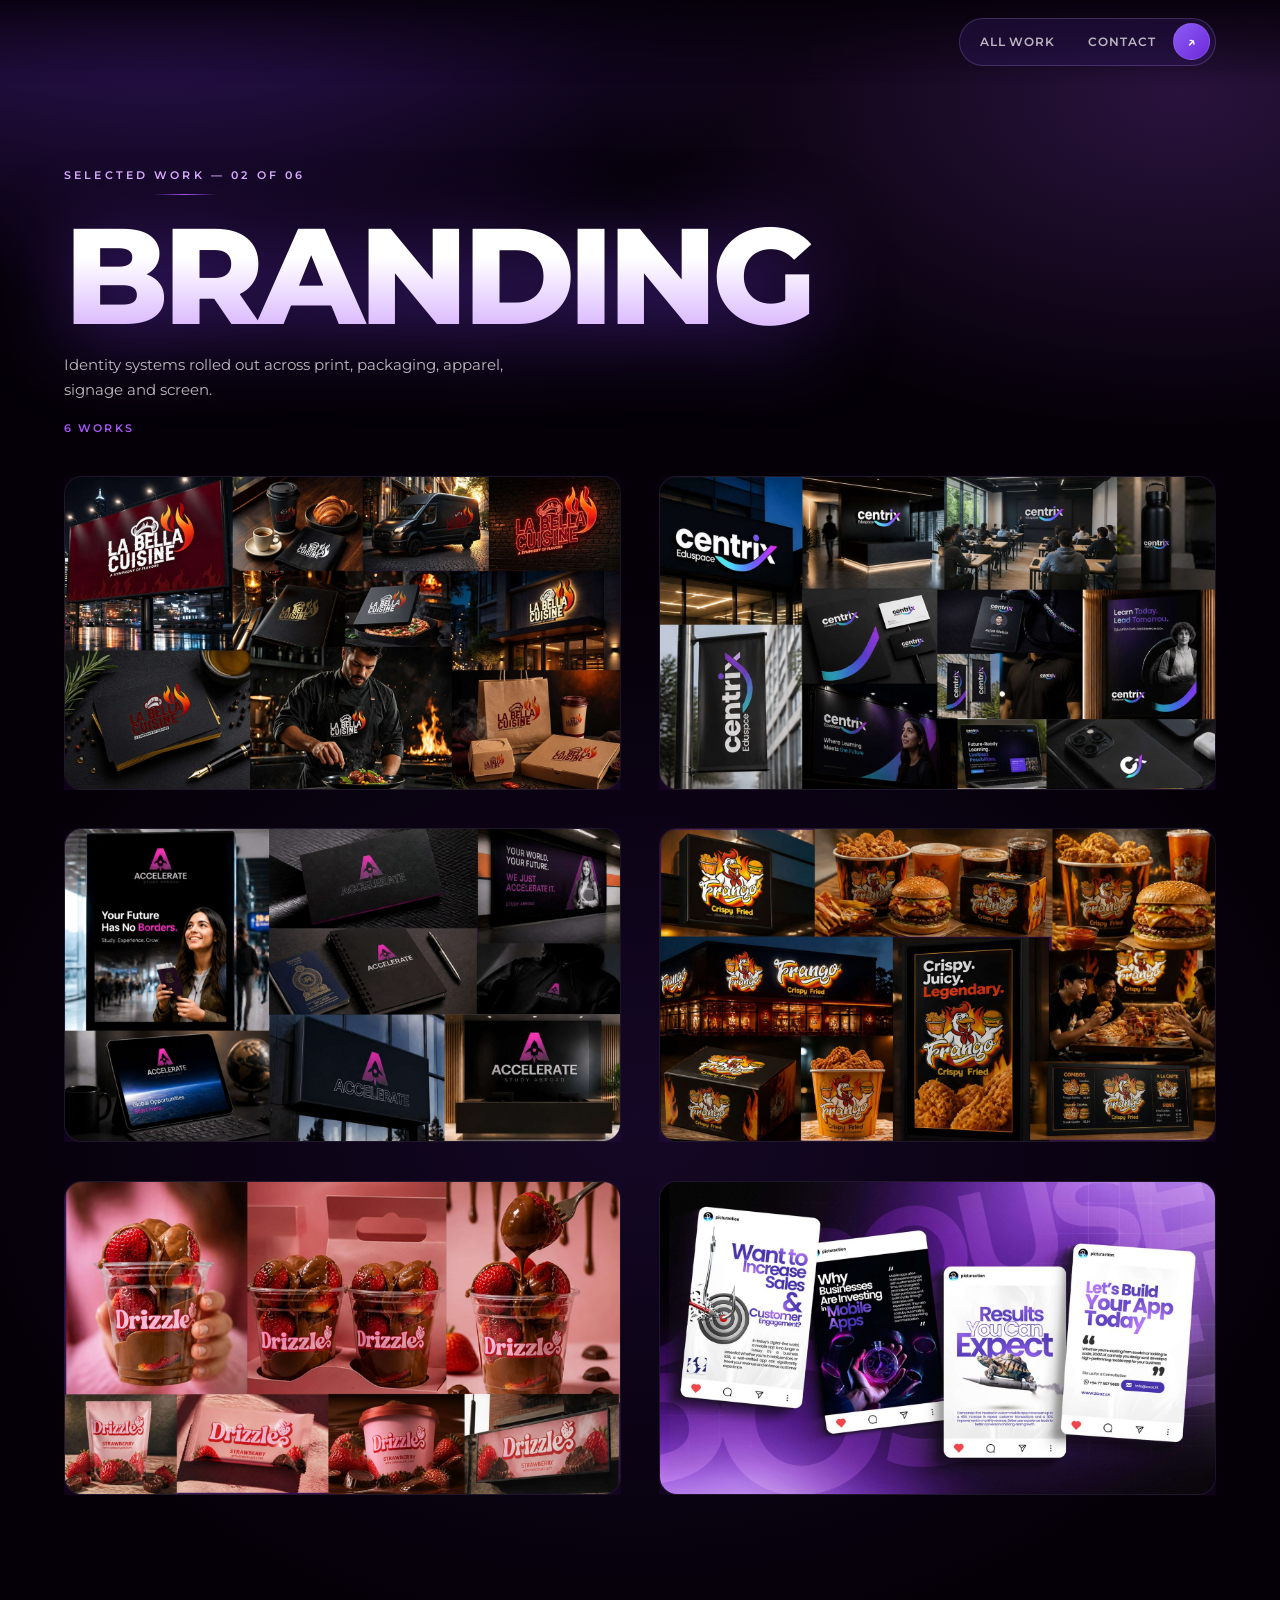
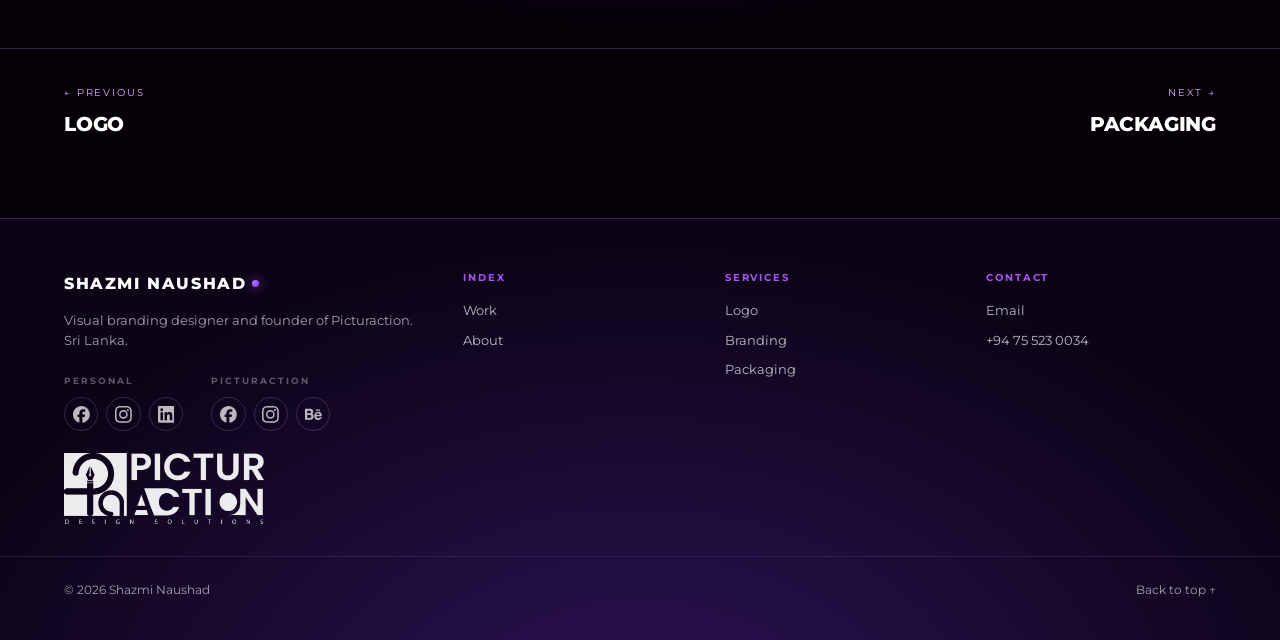
==== commit 1a988b75: "Refresh the portfolio copy from the live site" ====
--- a/branding.html
+++ b/branding.html
@@ -1 +1,95 @@
-<!doctype html><html lang="en"><head><meta charset="utf-8"><title>Branding — Shazmi Naushad</title><meta name="robots" content="noindex"><meta http-equiv="refresh" content="0; url=https://shazmi-naushad-portfolio-s3pdo9.freebuff.page/branding"></head><body style="margin:0;height:100vh;display:grid;place-items:center;background:#050008;color:#fff;font-family:Helvetica,Arial,sans-serif"><p>Opening <a href="https://shazmi-naushad-portfolio-s3pdo9.freebuff.page/branding" style="color:#c084fc">Branding</a>…</p></body></html>+<!doctype html>
+<html lang="en" class="no-js">
+<head>
+  <meta charset="utf-8" />
+  <meta name="viewport" content="width=device-width, initial-scale=1" />
+  <title>Branding — Shazmi Naushad</title>
+  <meta name="description" content="Brand identity systems by Shazmi Naushad — typography, colour and layout built to hold together everywhere. Selected branding work from the 2026 portfolio." />
+  <meta property="og:type" content="website" />
+  <meta property="og:site_name" content="Shazmi Naushad" />
+  <meta property="og:title" content="Branding — Shazmi Naushad" />
+  <meta property="og:description" content="Brand identity systems by Shazmi Naushad — typography, colour and layout built to hold together everywhere. Selected branding work from the 2026 portfolio." />
+  <meta property="og:url" content="https://shazmi-naushad-portfolio-s3pdo9.freebuff.page/branding.html" />
+  <meta property="og:image" content="https://shazmi-naushad-portfolio-s3pdo9.freebuff.page/share.jpg" />
+  <meta property="og:image:secure_url" content="https://shazmi-naushad-portfolio-s3pdo9.freebuff.page/share.jpg" />
+  <meta property="og:image:type" content="image/jpeg" />
+  <meta property="og:image:width" content="1200" />
+  <meta property="og:image:height" content="630" />
+  <meta property="og:image:alt" content="Shazmi Naushad portfolio cover — dark violet hero with the name Shazmi Naushad set in heavy uppercase type" />
+  <meta name="twitter:card" content="summary_large_image" />
+  <meta name="twitter:title" content="Branding — Shazmi Naushad" />
+  <meta name="twitter:description" content="Brand identity systems by Shazmi Naushad — typography, colour and layout built to hold together everywhere. Selected branding work from the 2026 portfolio." />
+  <meta name="twitter:image" content="https://shazmi-naushad-portfolio-s3pdo9.freebuff.page/share.jpg" />
+  <meta name="twitter:image:alt" content="Shazmi Naushad portfolio cover — dark violet hero with the name Shazmi Naushad set in heavy uppercase type" />
+  <link rel="canonical" href="https://shazmi-naushad-portfolio-s3pdo9.freebuff.page/branding.html" />
+  <link rel="preconnect" href="https://fonts.googleapis.com" />
+  <link rel="preconnect" href="https://fonts.gstatic.com" crossorigin />
+  <link href="https://fonts.googleapis.com/css2?family=Montserrat:wght@400;500;600;700;800&display=swap" rel="stylesheet" />
+  <link rel="icon" href="data:image/svg+xml,%3Csvg xmlns='http://www.w3.org/2000/svg' viewBox='0 0 32 32'%3E%3Crect width='32' height='32' rx='8' fill='%23050008'/%3E%3Ccircle cx='16' cy='16' r='7' fill='%23a855f7'/%3E%3C/svg%3E" />
+  <link rel="stylesheet" href="styles.css" />
+  <script>document.documentElement.className = "js";</script>
+</head>
+<body>
+  <a class="skip" href="#work">Skip to work</a>
+  <header class="topbar">
+    <div class="page topbar-inner">
+      <nav class="pill" aria-label="Main">
+        <a href="index.html#work">All work</a>
+        <a href="index.html#contact">Contact</a>
+        <a class="round" href="mailto:shazminaushad04@gmail.com" aria-label="Email Shazmi">↗</a>
+      </nav>
+    </div>
+  </header>
+
+  <main>
+    <section class="page-head page">
+      <p class="eyebrow" data-reveal>Selected work — 02 of 06</p>
+      <h1 class="cat-title" data-reveal>Branding</h1>
+      <p class="page-intro" data-reveal>Identity systems rolled out across print, packaging, apparel, signage and screen.</p>
+      <p class="page-count" data-reveal>6 works</p>
+    </section>
+
+    <section class="brand-list page" id="work" data-stagger>
+      <div class="gallery"><figure class="work-item" data-reveal><div class="work-frame"><img src="work/branding-seed-ad837c3e.jpg" alt="Selected design work by Shazmi Naushad" loading="lazy" /></div></figure><figure class="work-item" data-reveal><div class="work-frame"><img src="work/branding-seed-d9acd9b2.jpg" alt="Selected design work by Shazmi Naushad" loading="lazy" /></div></figure><figure class="work-item" data-reveal><div class="work-frame"><img src="work/branding-seed-72f72597.jpg" alt="Selected design work by Shazmi Naushad" loading="lazy" /></div></figure><figure class="work-item" data-reveal><div class="work-frame"><img src="work/branding-seed-e2ffe84a.jpg" alt="Selected design work by Shazmi Naushad" loading="lazy" /></div></figure><figure class="work-item" data-reveal><div class="work-frame"><img src="work/branding-seed-3262f90a.jpg" alt="Selected design work by Shazmi Naushad" loading="lazy" /></div></figure><figure class="work-item" data-reveal><div class="work-frame"><img src="work/branding-seed-0a081ee6.jpg" alt="Selected design work by Shazmi Naushad" loading="lazy" /></div></figure></div>
+    </section>
+  </main>
+
+  <nav class="pager page" aria-label="Categories">
+    <a class="pager-link" href="logo.html"><span>← Previous</span><strong>Logo</strong></a>
+    <a class="pager-link pager-next" href="packaging.html"><span>Next →</span><strong>Packaging</strong></a>
+  </nav>
+
+  <footer class="site-footer">
+    <div class="page footer-inner">
+      <div class="footer-brand">
+        <p class="logo">Shazmi Naushad<span class="logo-dot" aria-hidden="true"></span></p>
+        <p class="footer-note">Visual branding designer and founder of Picturaction. Sri Lanka.</p>
+      <div class="socials">
+        <div class="social-group">
+          <span class="social-label">Personal</span>
+          <span class="social-row">
+            <a class="social" href="https://www.facebook.com/mohammed.shazmi.1" target="_blank" rel="noopener noreferrer" aria-label="Facebook — Shazmi Naushad"><svg viewBox="0 0 24 24" aria-hidden="true" focusable="false"><path d="M9.101 23.691v-7.98H6.627v-3.667h2.474v-1.58c0-4.085 1.848-5.978 5.858-5.978.401 0 .955.042 1.468.103a8.68 8.68 0 0 1 1.141.195v3.325a8.623 8.623 0 0 0-.653-.036 26.805 26.805 0 0 0-.733-.009c-.707 0-1.259.096-1.675.309a1.686 1.686 0 0 0-.679.622c-.258.42-.374.995-.374 1.752v1.297h3.919l-.386 2.103-.287 1.564h-3.246v8.245C19.396 23.238 24 18.179 24 12.044c0-6.627-5.373-12-12-12s-12 5.373-12 12c0 5.628 3.874 10.35 9.101 11.647Z"/></svg></a>
+            <a class="social" href="https://www.instagram.com/shaz.miiiiii/" target="_blank" rel="noopener noreferrer" aria-label="Instagram — Shazmi Naushad"><svg viewBox="0 0 24 24" aria-hidden="true" focusable="false"><path d="M7.0301.084c-1.2768.0602-2.1487.264-2.911.5634-.7888.3075-1.4575.72-2.1228 1.3877-.6652.6677-1.075 1.3368-1.3802 2.127-.2954.7638-.4956 1.6365-.552 2.914-.0564 1.2775-.0689 1.6882-.0626 4.947.0062 3.2586.0206 3.6671.0825 4.9473.061 1.2765.264 2.1482.5635 2.9107.308.7889.72 1.4573 1.388 2.1228.6679.6655 1.3365 1.0743 2.1285 1.38.7632.295 1.6361.4961 2.9134.552 1.2773.056 1.6884.069 4.9462.0627 3.2578-.0062 3.668-.0207 4.9478-.0814 1.28-.0607 2.147-.2652 2.9098-.5633.7889-.3086 1.4578-.72 2.1228-1.3881.665-.6682 1.0745-1.3378 1.3795-2.1284.2957-.7632.4966-1.636.552-2.9124.056-1.2809.0692-1.6898.063-4.948-.0063-3.2583-.021-3.6668-.0817-4.9465-.0607-1.2797-.264-2.1487-.5633-2.9117-.3084-.7889-.72-1.4568-1.3876-2.1228C21.2982 1.33 20.628.9208 19.8378.6165 19.074.321 18.2017.1197 16.9244.0645 15.6471.0093 15.236-.005 11.977.0014 8.718.0076 8.31.0215 7.0301.0839m.1402 21.6932c-1.17-.0509-1.8053-.2453-2.2287-.408-.5606-.216-.96-.4771-1.3819-.895-.422-.4178-.6811-.8186-.9-1.378-.1644-.4234-.3624-1.058-.4171-2.228-.0595-1.2645-.072-1.6442-.079-4.848-.007-3.2037.0053-3.583.0607-4.848.05-1.169.2456-1.805.408-2.2282.216-.5613.4762-.96.895-1.3816.4188-.4217.8184-.6814 1.3783-.9003.423-.1651 1.0575-.3614 2.227-.4171 1.2655-.06 1.6447-.072 4.848-.079 3.2033-.007 3.5835.005 4.8495.0608 1.169.0508 1.8053.2445 2.228.408.5608.216.96.4754 1.3816.895.4217.4194.6816.8176.9005 1.3787.1653.4217.3617 1.056.4169 2.2263.0602 1.2655.0739 1.645.0796 4.848.0058 3.203-.0055 3.5834-.061 4.848-.051 1.17-.245 1.8055-.408 2.2294-.216.5604-.4763.96-.8954 1.3814-.419.4215-.8181.6811-1.3783.9-.4224.1649-1.0577.3617-2.2262.4174-1.2656.0595-1.6448.072-4.8493.079-3.2045.007-3.5825-.006-4.848-.0608M16.953 5.5864A1.44 1.44 0 1 0 18.39 4.144a1.44 1.44 0 0 0-1.437 1.4424M5.8385 12.012c.0067 3.4032 2.7706 6.1557 6.173 6.1493 3.4026-.0065 6.157-2.7701 6.1506-6.1733-.0065-3.4032-2.771-6.1565-6.174-6.1498-3.403.0067-6.156 2.771-6.1496 6.1738M8 12.0077a4 4 0 1 1 4.008 3.9921A3.9996 3.9996 0 0 1 8 12.0077"/></svg></a>
+            <a class="social" href="https://www.linkedin.com/in/shazmi-naushad-3157b5373" target="_blank" rel="noopener noreferrer" aria-label="LinkedIn — Shazmi Naushad"><svg viewBox="0 0 24 24" aria-hidden="true" focusable="false"><path d="M20.447 20.452h-3.554v-5.569c0-1.328-.027-3.037-1.852-3.037-1.853 0-2.136 1.445-2.136 2.939v5.667H9.351V9h3.414v1.561h.046c.477-.9 1.637-1.85 3.37-1.85 3.601 0 4.267 2.37 4.267 5.455v6.286zM5.337 7.433c-1.144 0-2.063-.926-2.063-2.065 0-1.138.92-2.063 2.063-2.063 1.14 0 2.064.925 2.064 2.063 0 1.139-.925 2.065-2.064 2.065zm1.782 13.019H3.555V9h3.564v11.452zM22.225 0H1.771C.792 0 0 .774 0 1.729v20.542C0 23.227.792 24 1.771 24h20.451C23.2 24 24 23.227 24 22.271V1.729C24 .774 23.2 0 22.222 0h.003z"/></svg></a>
+          </span>
+        </div>
+        <div class="social-group">
+          <span class="social-label">Picturaction</span>
+          <span class="social-row">
+            <a class="social" href="https://www.facebook.com/picturaction" target="_blank" rel="noopener noreferrer" aria-label="Facebook — Picturaction"><svg viewBox="0 0 24 24" aria-hidden="true" focusable="false"><path d="M9.101 23.691v-7.98H6.627v-3.667h2.474v-1.58c0-4.085 1.848-5.978 5.858-5.978.401 0 .955.042 1.468.103a8.68 8.68 0 0 1 1.141.195v3.325a8.623 8.623 0 0 0-.653-.036 26.805 26.805 0 0 0-.733-.009c-.707 0-1.259.096-1.675.309a1.686 1.686 0 0 0-.679.622c-.258.42-.374.995-.374 1.752v1.297h3.919l-.386 2.103-.287 1.564h-3.246v8.245C19.396 23.238 24 18.179 24 12.044c0-6.627-5.373-12-12-12s-12 5.373-12 12c0 5.628 3.874 10.35 9.101 11.647Z"/></svg></a>
+            <a class="social" href="https://www.instagram.com/picturaction" target="_blank" rel="noopener noreferrer" aria-label="Instagram — Picturaction"><svg viewBox="0 0 24 24" aria-hidden="true" focusable="false"><path d="M7.0301.084c-1.2768.0602-2.1487.264-2.911.5634-.7888.3075-1.4575.72-2.1228 1.3877-.6652.6677-1.075 1.3368-1.3802 2.127-.2954.7638-.4956 1.6365-.552 2.914-.0564 1.2775-.0689 1.6882-.0626 4.947.0062 3.2586.0206 3.6671.0825 4.9473.061 1.2765.264 2.1482.5635 2.9107.308.7889.72 1.4573 1.388 2.1228.6679.6655 1.3365 1.0743 2.1285 1.38.7632.295 1.6361.4961 2.9134.552 1.2773.056 1.6884.069 4.9462.0627 3.2578-.0062 3.668-.0207 4.9478-.0814 1.28-.0607 2.147-.2652 2.9098-.5633.7889-.3086 1.4578-.72 2.1228-1.3881.665-.6682 1.0745-1.3378 1.3795-2.1284.2957-.7632.4966-1.636.552-2.9124.056-1.2809.0692-1.6898.063-4.948-.0063-3.2583-.021-3.6668-.0817-4.9465-.0607-1.2797-.264-2.1487-.5633-2.9117-.3084-.7889-.72-1.4568-1.3876-2.1228C21.2982 1.33 20.628.9208 19.8378.6165 19.074.321 18.2017.1197 16.9244.0645 15.6471.0093 15.236-.005 11.977.0014 8.718.0076 8.31.0215 7.0301.0839m.1402 21.6932c-1.17-.0509-1.8053-.2453-2.2287-.408-.5606-.216-.96-.4771-1.3819-.895-.422-.4178-.6811-.8186-.9-1.378-.1644-.4234-.3624-1.058-.4171-2.228-.0595-1.2645-.072-1.6442-.079-4.848-.007-3.2037.0053-3.583.0607-4.848.05-1.169.2456-1.805.408-2.2282.216-.5613.4762-.96.895-1.3816.4188-.4217.8184-.6814 1.3783-.9003.423-.1651 1.0575-.3614 2.227-.4171 1.2655-.06 1.6447-.072 4.848-.079 3.2033-.007 3.5835.005 4.8495.0608 1.169.0508 1.8053.2445 2.228.408.5608.216.96.4754 1.3816.895.4217.4194.6816.8176.9005 1.3787.1653.4217.3617 1.056.4169 2.2263.0602 1.2655.0739 1.645.0796 4.848.0058 3.203-.0055 3.5834-.061 4.848-.051 1.17-.245 1.8055-.408 2.2294-.216.5604-.4763.96-.8954 1.3814-.419.4215-.8181.6811-1.3783.9-.4224.1649-1.0577.3617-2.2262.4174-1.2656.0595-1.6448.072-4.8493.079-3.2045.007-3.5825-.006-4.848-.0608M16.953 5.5864A1.44 1.44 0 1 0 18.39 4.144a1.44 1.44 0 0 0-1.437 1.4424M5.8385 12.012c.0067 3.4032 2.7706 6.1557 6.173 6.1493 3.4026-.0065 6.157-2.7701 6.1506-6.1733-.0065-3.4032-2.771-6.1565-6.174-6.1498-3.403.0067-6.156 2.771-6.1496 6.1738M8 12.0077a4 4 0 1 1 4.008 3.9921A3.9996 3.9996 0 0 1 8 12.0077"/></svg></a>
+            <a class="social" href="https://www.behance.net/picturaction" target="_blank" rel="noopener noreferrer" aria-label="Behance — Picturaction"><svg viewBox="0 0 24 24" aria-hidden="true" focusable="false"><path d="M16.969 16.927a2.561 2.561 0 0 0 1.901.677 2.501 2.501 0 0 0 1.531-.475c.362-.235.636-.584.779-.99h2.585a5.091 5.091 0 0 1-1.9 2.896 5.292 5.292 0 0 1-3.091.88 5.839 5.839 0 0 1-2.284-.433 4.871 4.871 0 0 1-1.723-1.211 5.657 5.657 0 0 1-1.08-1.874 7.057 7.057 0 0 1-.383-2.393c-.005-.8.129-1.595.396-2.349a5.313 5.313 0 0 1 5.088-3.604 4.87 4.87 0 0 1 2.376.563c.661.362 1.231.87 1.668 1.485a6.2 6.2 0 0 1 .943 2.133c.194.821.263 1.666.205 2.508h-7.699c-.063.79.184 1.574.688 2.187ZM6.947 4.084a8.065 8.065 0 0 1 1.928.198 4.29 4.29 0 0 1 1.49.638c.418.303.748.711.958 1.182.241.579.357 1.203.341 1.83a3.506 3.506 0 0 1-.506 1.961 3.726 3.726 0 0 1-1.503 1.287 3.588 3.588 0 0 1 2.027 1.437c.464.747.697 1.615.67 2.494a4.593 4.593 0 0 1-.423 2.032 3.945 3.945 0 0 1-1.163 1.413 5.114 5.114 0 0 1-1.683.807 7.135 7.135 0 0 1-1.928.259H0V4.084h6.947Zm-.235 12.9c.308.004.616-.029.916-.099a2.18 2.18 0 0 0 .766-.332c.228-.158.411-.371.534-.619.142-.317.208-.663.191-1.009a2.08 2.08 0 0 0-.642-1.715 2.618 2.618 0 0 0-1.696-.505h-3.54v4.279h3.471Zm13.635-5.967a2.13 2.13 0 0 0-1.654-.619 2.336 2.336 0 0 0-1.163.259 2.474 2.474 0 0 0-.738.62 2.359 2.359 0 0 0-.396.792c-.074.239-.12.485-.137.734h4.769a3.239 3.239 0 0 0-.679-1.785l-.002-.001Zm-13.813-.648a2.254 2.254 0 0 0 1.423-.433c.399-.355.607-.88.56-1.413a1.916 1.916 0 0 0-.178-.891 1.298 1.298 0 0 0-.495-.533 1.851 1.851 0 0 0-.711-.274 3.966 3.966 0 0 0-.835-.073H3.241v3.631h3.293v-.014ZM21.62 5.122h-5.976v1.527h5.976V5.122Z"/></svg></a>
+          </span>
+        </div>
+      </div>
+      <p class="footer-mark"><img src="picturaction-white.png" alt="Picturaction — Design Solutions" width="720" height="254" loading="lazy" decoding="async" /></p>
+      </div>
+      <div class="footer-col"><h4>Index</h4><a href="index.html#work">Work</a><a href="index.html#about">About</a></div>
+      <div class="footer-col"><h4>Services</h4><a href="logo.html">Logo</a><a href="branding.html">Branding</a><a href="packaging.html">Packaging</a></div>
+      <div class="footer-col"><h4>Contact</h4><a href="mailto:shazminaushad04@gmail.com">Email</a><a href="tel:+94755230034">+94 75 523 0034</a></div>
+    </div>
+    <div class="page footer-base"><p>© <span data-year>2026</span> Shazmi Naushad</p><a href="index.html">Back to top ↑</a></div>
+  </footer>
+  <script src="script.js"></script>
+</body>
+</html>
--- a/styles.css
+++ b/styles.css
@@ -0,0 +1,1417 @@
+:root {
+  --bg: #050008;
+  --panel: rgba(255, 255, 255, 0.045);
+  --panel-2: rgba(124, 58, 237, 0.12);
+  --violet: #a855f7;
+  --violet-deep: #7c3aed;
+  --lav: #daadfe;
+  --text: #ffffff;
+  --muted: rgba(255, 255, 255, 0.62);
+  --dim: rgba(255, 255, 255, 0.34);
+  --line: rgba(196, 156, 255, 0.22);
+  --line-soft: rgba(196, 156, 255, 0.12);
+  --font: "Montserrat", "Helvetica Neue", Helvetica, Arial, sans-serif;
+  --pad: clamp(1.25rem, 5vw, 4rem);
+}
+
+* { box-sizing: border-box; }
+
+html {
+  scroll-behavior: smooth;
+  -webkit-text-size-adjust: 100%;
+  background: var(--bg);
+}
+
+body {
+  margin: 0;
+  background: var(--bg);
+  color: var(--text);
+  font-family: var(--font);
+  font-size: clamp(0.95rem, 0.3vw + 0.88rem, 1.02rem);
+  line-height: 1.65;
+  -webkit-font-smoothing: antialiased;
+  overflow-x: hidden;
+  background-image:
+    radial-gradient(1100px 620px at 12% -6%, rgba(124, 58, 237, 0.42), transparent 62%),
+    radial-gradient(900px 520px at 92% 8%, rgba(168, 85, 247, 0.22), transparent 64%),
+    radial-gradient(900px 700px at 50% 50%, rgba(124, 58, 237, 0.13), transparent 76%),
+    radial-gradient(1200px 800px at 50% 108%, rgba(124, 58, 237, 0.3), transparent 62%);
+  background-repeat: no-repeat;
+  background-size: 100% 1400px, 100% 1200px, 100% 1900px, 100% 1200px;
+  background-position: top, top, center, bottom, center;
+}
+
+img { display: block; max-width: 100%; height: auto; }
+a { color: inherit; text-decoration: none; }
+button { font: inherit; color: inherit; cursor: pointer; }
+
+.page {
+  width: 100%;
+  max-width: 1320px;
+  margin: 0 auto;
+  padding-left: var(--pad);
+  padding-right: var(--pad);
+  position: relative;
+  z-index: 2;
+}
+
+.skip { position: absolute; left: -9999px; }
+.skip:focus {
+  left: 1rem; top: 1rem; z-index: 99;
+  background: var(--violet); color: #fff;
+  padding: 0.6rem 1.1rem; border-radius: 999px;
+}
+
+/* ---------- background grid ---------- */
+
+.grid-lines {
+  position: fixed;
+  inset: 0;
+  z-index: 0;
+  pointer-events: none;
+  display: grid;
+  grid-template-columns: repeat(5, 1fr);
+  max-width: 1320px;
+  margin: 0 auto;
+  padding: 0 var(--pad);
+}
+
+.grid-lines span { border-left: 1px solid var(--line-soft); }
+.grid-lines span:first-child { border-left: 0; }
+
+/* ---------- topbar ---------- */
+
+.topbar {
+  position: sticky;
+  top: 0;
+  z-index: 40;
+  padding: 1.1rem 0;
+  backdrop-filter: blur(14px);
+  background: linear-gradient(to bottom, rgba(5, 0, 8, 0.85), rgba(5, 0, 8, 0));
+  -webkit-mask-image: linear-gradient(to bottom, #000 78%, transparent);
+  mask-image: linear-gradient(to bottom, #000 78%, transparent);
+}
+
+.topbar-inner {
+  display: flex;
+  align-items: center;
+  justify-content: flex-end;
+  gap: 1.5rem;
+}
+
+.logo {
+  margin: 0;
+  font-size: 0.95rem;
+  font-weight: 800;
+  letter-spacing: 0.1em;
+  text-transform: uppercase;
+  display: inline-flex;
+  align-items: center;
+  gap: 0.35rem;
+  line-height: 1;
+}
+
+.logo-dot {
+  width: 7px;
+  height: 7px;
+  border-radius: 50%;
+  background: linear-gradient(135deg, #c084fc, #7c3aed);
+  display: inline-block;
+  box-shadow: 0 0 12px rgba(168, 85, 247, 0.9);
+}
+
+.pill {
+  display: flex;
+  align-items: center;
+  gap: 0.15rem;
+  padding: 0.3rem;
+  border: 1px solid var(--line);
+  border-radius: 999px;
+  background: rgba(124, 58, 237, 0.14);
+  backdrop-filter: blur(18px);
+}
+
+.pill a {
+  padding: 0.5rem 0.95rem;
+  border-radius: 999px;
+  font-size: 0.75rem;
+  font-weight: 600;
+  letter-spacing: 0.08em;
+  text-transform: uppercase;
+  color: rgba(255, 255, 255, 0.7);
+  transition: color 0.25s ease, background 0.25s ease;
+}
+
+.pill a:hover { color: #fff; background: rgba(168, 85, 247, 0.22); }
+
+.pill .round {
+  width: 2.3rem;
+  height: 2.3rem;
+  display: grid;
+  place-items: center;
+  border: 1px solid var(--line);
+  border-radius: 50%;
+  padding: 0;
+  font-size: 0.95rem;
+  color: #fff;
+  background: linear-gradient(135deg, #8b5cf6, #6d28d9);
+  transition: box-shadow 0.3s ease, transform 0.3s ease;
+}
+
+.pill .round:hover {
+  box-shadow: 0 0 26px rgba(168, 85, 247, 0.75);
+  transform: translateY(-1px);
+}
+
+/* ---------- hero ---------- */
+
+.hero {
+  position: relative;
+  padding-top: clamp(2.5rem, 6vw, 5rem);
+  padding-bottom: clamp(3rem, 7vw, 6rem);
+  overflow: hidden;
+}
+
+.glow {
+  position: absolute;
+  bottom: -38vw;
+  left: -12vw;
+  width: min(1000px, 105vw);
+  aspect-ratio: 1 / 1;
+  border-radius: 50%;
+  background: radial-gradient(circle at 50% 50%, rgba(192, 132, 252, 0.34), rgba(124, 58, 237, 0.22) 42%, rgba(88, 28, 135, 0) 68%);
+  filter: blur(24px);
+  z-index: 0;
+  pointer-events: none;
+}
+
+.hero-inner {
+  display: flex;
+  flex-direction: column;
+  align-items: center;
+  text-align: center;
+}
+
+.eyebrow {
+  margin: 0 0 1.4rem;
+  font-size: 0.7rem;
+  font-weight: 600;
+  letter-spacing: 0.28em;
+  text-transform: uppercase;
+  color: var(--lav);
+  display: inline-flex;
+  flex-direction: column;
+  align-items: center;
+  gap: 0.6rem;
+}
+
+.eyebrow::after {
+  content: "";
+  width: 64px;
+  height: 1px;
+  background: linear-gradient(90deg, transparent, var(--violet), transparent);
+}
+
+.hero h1 {
+  margin: 0;
+  font-weight: 800;
+  text-transform: uppercase;
+  line-height: 0.86;
+  letter-spacing: -0.03em;
+}
+
+.hero h1 span { display: block; }
+
+.h1-kicker {
+  font-size: clamp(0.72rem, 1.5vw, 1rem);
+  font-weight: 600;
+  letter-spacing: 0.34em;
+  color: var(--violet);
+  line-height: 1.4;
+  margin-bottom: 1rem;
+  text-shadow: 0 0 24px rgba(168, 85, 247, 0.6);
+}
+
+.h1-name {
+  font-size: clamp(3rem, 11.5vw, 9rem);
+  background: linear-gradient(180deg, #ffffff 40%, #ddc8ff 100%);
+  -webkit-background-clip: text;
+  background-clip: text;
+  color: transparent;
+  filter: drop-shadow(0 14px 46px rgba(124, 58, 237, 0.55));
+}
+
+.stats {
+  display: grid;
+  grid-template-columns: repeat(4, minmax(0, 1fr));
+  gap: 0.75rem;
+  width: min(100%, 760px);
+  margin: clamp(2rem, 4vw, 3rem) 0 0;
+}
+
+.stat {
+  border-radius: 18px;
+  background: linear-gradient(160deg, rgba(124, 58, 237, 0.26), rgba(255, 255, 255, 0.03));
+  border: 1px solid var(--line);
+  padding: 1.1rem 1.15rem 0.95rem;
+  text-align: left;
+  backdrop-filter: blur(8px);
+}
+
+.stat strong {
+  display: block;
+  font-size: clamp(0.95rem, 1.7vw, 1.25rem);
+  font-weight: 800;
+  text-transform: uppercase;
+  letter-spacing: 0.01em;
+  line-height: 1.2;
+  color: #fff;
+}
+
+.stat span {
+  display: block;
+  margin-top: 0.35rem;
+  font-size: 0.68rem;
+  color: var(--muted);
+  letter-spacing: 0.06em;
+}
+
+.hero-copy {
+  margin: clamp(1.75rem, 3.5vw, 2.5rem) 0 0;
+  max-width: 46ch;
+  font-size: clamp(0.98rem, 1.3vw, 1.1rem);
+  line-height: 1.65;
+  color: rgba(255, 255, 255, 0.86);
+  text-wrap: pretty;
+}
+
+.btn-primary {
+  display: inline-flex;
+  align-items: center;
+  gap: 0.5rem;
+  margin-top: clamp(1.5rem, 3vw, 2.25rem);
+  padding: 0.95rem 1.7rem;
+  border-radius: 999px;
+  background: linear-gradient(135deg, #a855f7, #6d28d9);
+  color: #fff;
+  font-size: 0.78rem;
+  font-weight: 700;
+  letter-spacing: 0.12em;
+  text-transform: uppercase;
+  box-shadow: 0 10px 34px rgba(124, 58, 237, 0.45);
+  transition: transform 0.3s ease, box-shadow 0.3s ease;
+}
+
+.btn-primary:hover {
+  transform: translateY(-2px);
+  box-shadow: 0 16px 44px rgba(168, 85, 247, 0.6);
+}
+
+/* ---------- section heads ---------- */
+
+.sec-head {
+  display: flex;
+  flex-direction: column;
+  align-items: center;
+  text-align: center;
+  gap: 1rem;
+  margin-bottom: clamp(1.75rem, 3vw, 2.5rem);
+}
+
+.sec-head h2 {
+  margin: 0;
+  font-size: clamp(2.4rem, 7vw, 5.2rem);
+  font-weight: 800;
+  text-transform: uppercase;
+  letter-spacing: -0.03em;
+  line-height: 0.92;
+  display: inline-flex;
+  align-items: flex-start;
+  gap: 0.12em;
+}
+
+.arrow {
+  font-size: 0.55em;
+  line-height: 1;
+  transform: translateY(0.05em);
+  color: var(--violet);
+}
+
+.sec-sub {
+  margin: 0;
+  max-width: 46ch;
+  color: var(--muted);
+  font-size: 0.9rem;
+  text-wrap: balance;
+}
+
+/* ---------- work ---------- */
+
+.work { padding: clamp(3rem, 7vw, 5.5rem) 0; }
+
+.filters {
+  display: flex;
+  flex-wrap: wrap;
+  justify-content: center;
+  gap: 0.5rem;
+  margin-bottom: clamp(1.75rem, 3vw, 2.5rem);
+}
+
+.filter {
+  display: inline-flex;
+  align-items: center;
+  gap: 0.5rem;
+  padding: 0.6rem 1.15rem;
+  border-radius: 999px;
+  border: 1px solid var(--line);
+  background: rgba(124, 58, 237, 0.1);
+  color: rgba(255, 255, 255, 0.75);
+  font-size: 0.72rem;
+  font-weight: 600;
+  letter-spacing: 0.1em;
+  text-transform: uppercase;
+  transition: background 0.25s ease, color 0.25s ease, border-color 0.25s ease;
+}
+
+.filter span { font-size: 0.68rem; color: rgba(255, 255, 255, 0.42); }
+.filter:hover { color: #fff; border-color: rgba(196, 156, 255, 0.5); }
+
+.filter.is-active {
+  background: linear-gradient(135deg, #a855f7, #6d28d9);
+  border-color: transparent;
+  color: #fff;
+  box-shadow: 0 8px 26px rgba(124, 58, 237, 0.45);
+}
+
+.filter.is-active span { color: rgba(255, 255, 255, 0.8); }
+
+.cards {
+  display: grid;
+  grid-template-columns: repeat(3, minmax(0, 1fr));
+  gap: clamp(0.7rem, 1.5vw, 1.1rem);
+}
+
+.card {
+  border-radius: 20px;
+  overflow: hidden;
+  background: var(--panel);
+  border: 1px solid var(--line-soft);
+  transition: border-color 0.35s ease, transform 0.45s cubic-bezier(0.16, 0.7, 0.2, 1), box-shadow 0.45s ease;
+}
+
+.card:hover {
+  border-color: var(--line);
+  transform: translateY(-4px);
+  box-shadow: 0 24px 60px rgba(88, 28, 135, 0.55);
+}
+
+.card-media {
+  aspect-ratio: 16 / 9;
+  overflow: hidden;
+  background: #0a0410;
+}
+
+.card-media img {
+  width: 100%;
+  height: 100%;
+  object-fit: cover;
+  transition: transform 1s cubic-bezier(0.16, 0.7, 0.2, 1), filter 0.5s ease;
+}
+
+.card:hover .card-media img { transform: scale(1.04); }
+
+.card-meta {
+  display: grid;
+  grid-template-columns: 1fr auto;
+  gap: 0.2rem 0.75rem;
+  align-items: baseline;
+  padding: 0.95rem 1.15rem 1.05rem;
+  border-top: 1px solid var(--line-soft);
+}
+
+.card-meta h3 {
+  margin: 0;
+  font-size: 0.95rem;
+  font-weight: 700;
+  letter-spacing: 0.01em;
+}
+
+.card-meta p {
+  margin: 0;
+  grid-column: 1 / 2;
+  font-size: 0.72rem;
+  color: var(--muted);
+  letter-spacing: 0.02em;
+}
+
+.tag {
+  grid-row: 1 / 2;
+  grid-column: 2 / 3;
+  font-size: 0.62rem;
+  font-weight: 600;
+  letter-spacing: 0.14em;
+  text-transform: uppercase;
+  color: var(--violet);
+}
+
+.card.is-hidden { display: none; }
+
+/* ---------- services ---------- */
+
+.services {
+  padding: clamp(3.5rem, 8vw, 7rem) 0;
+  border-top: 1px solid var(--line-soft);
+}
+
+.big-head {
+  margin: 0 0 clamp(2rem, 4vw, 3.5rem);
+  font-size: clamp(1.9rem, 5.2vw, 3.8rem);
+  font-weight: 800;
+  text-transform: uppercase;
+  line-height: 0.95;
+  letter-spacing: -0.03em;
+  max-width: 20ch;
+  text-wrap: balance;
+}
+
+.violet {
+  background: linear-gradient(135deg, #d8b4fe, #a855f7 55%, #7c3aed);
+  -webkit-background-clip: text;
+  background-clip: text;
+  color: transparent;
+}
+
+.service-list { border-top: 1px solid var(--line); }
+
+.service {
+  display: grid;
+  grid-template-columns: 3.5rem minmax(0, 1fr) minmax(0, 1.2fr);
+  gap: 1rem clamp(1rem, 3vw, 3rem);
+  align-items: baseline;
+  padding: clamp(1.25rem, 2.5vw, 1.9rem) 0;
+  border-bottom: 1px solid var(--line);
+  transition: border-color 0.3s ease;
+}
+
+.service:hover { border-color: rgba(196, 156, 255, 0.5); }
+
+.num {
+  font-size: 0.68rem;
+  font-weight: 600;
+  letter-spacing: 0.1em;
+  color: var(--violet);
+}
+
+.service h3 {
+  margin: 0;
+  font-size: clamp(1.05rem, 1.9vw, 1.5rem);
+  font-weight: 700;
+  letter-spacing: -0.01em;
+  text-transform: uppercase;
+}
+
+.service p {
+  margin: 0;
+  color: var(--muted);
+  font-size: 0.9rem;
+  max-width: 46ch;
+}
+
+/* ---------- about ---------- */
+
+.about {
+  padding: clamp(3.5rem, 8vw, 7rem) 0;
+  border-top: 1px solid var(--line-soft);
+}
+
+.about-inner { display: block; }
+
+.about-cols {
+  display: grid;
+  grid-template-columns: minmax(0, 1.5fr) minmax(0, 1fr);
+  gap: clamp(2rem, 5vw, 4rem);
+  border-top: 1px solid var(--line);
+  padding-top: clamp(1.5rem, 3vw, 2.25rem);
+}
+
+.about-cols p {
+  margin: 0 0 1rem;
+  color: rgba(255, 255, 255, 0.75);
+  max-width: 46ch;
+  font-size: 0.95rem;
+}
+
+.col-title {
+  margin: 0 0 1.1rem;
+  font-size: 0.68rem;
+  font-weight: 700;
+  letter-spacing: 0.18em;
+  text-transform: uppercase;
+  color: var(--violet);
+}
+
+.list {
+  list-style: none;
+  margin: 0;
+  padding: 0;
+  display: grid;
+  gap: 0.4rem;
+}
+
+.list li {
+  padding-bottom: 0.4rem;
+  border-bottom: 1px solid var(--line-soft);
+  font-size: 0.88rem;
+  color: rgba(255, 255, 255, 0.75);
+}
+
+/* ---------- contact ---------- */
+
+.contact {
+  padding: clamp(4rem, 9vw, 8rem) 0;
+  border-top: 1px solid var(--line-soft);
+  text-align: center;
+  position: relative;
+  overflow: hidden;
+}
+
+.contact .page {
+  display: flex;
+  flex-direction: column;
+  align-items: center;
+}
+
+.contact-head {
+  margin: 0;
+  font-size: clamp(2rem, 6.6vw, 4.8rem);
+  font-weight: 800;
+  text-transform: uppercase;
+  line-height: 0.95;
+  letter-spacing: -0.03em;
+}
+
+.contact-copy {
+  margin: clamp(1.25rem, 2.5vw, 1.75rem) 0 0;
+  max-width: 44ch;
+  color: var(--muted);
+  font-size: 0.92rem;
+}
+
+.btn-mail { font-size: 0.8rem; padding: 1.05rem 1.9rem; text-transform: none; letter-spacing: 0.02em; }
+
+.phone {
+  margin-top: 1.1rem;
+  font-size: 0.78rem;
+  font-weight: 600;
+  letter-spacing: 0.14em;
+  color: var(--muted);
+  transition: color 0.25s ease;
+}
+
+.phone:hover { color: var(--lav); }
+
+/* ---------- footer ---------- */
+
+.site-footer {
+  border-top: 1px solid var(--line);
+  padding: clamp(2rem, 4vw, 3.5rem) 0 2.5rem;
+  background: rgba(124, 58, 237, 0.06);
+}
+
+.footer-inner {
+  display: grid;
+  grid-template-columns: minmax(0, 1.6fr) repeat(3, minmax(0, 1fr));
+  gap: 2rem;
+}
+
+.footer-brand .logo { font-size: 1rem; }
+
+.footer-note {
+  margin: 0.9rem 0 0;
+  font-size: 0.8rem;
+  color: var(--muted);
+  line-height: 1.6;
+}
+
+.footer-col { display: flex; flex-direction: column; gap: 0.5rem; }
+
+.footer-col h4 {
+  margin: 0 0 0.35rem;
+  font-size: 0.64rem;
+  font-weight: 700;
+  letter-spacing: 0.18em;
+  text-transform: uppercase;
+  color: var(--violet);
+}
+
+.footer-col a,
+.footer-col p {
+  margin: 0;
+  font-size: 0.82rem;
+  color: rgba(255, 255, 255, 0.72);
+}
+
+.footer-col a:hover { color: #fff; }
+
+.footer-mark {
+  margin: 1.35rem 0 0;
+  max-width: 200px;
+}
+
+.footer-mark img {
+  display: block;
+  width: 100%;
+  height: auto;
+  opacity: 0.92;
+}
+
+.socials {
+  display: flex;
+  flex-wrap: wrap;
+  gap: 1.1rem 1.75rem;
+  margin-top: 1.35rem;
+}
+
+.social-group {
+  display: flex;
+  flex-direction: column;
+  gap: 0.55rem;
+}
+
+.social-label {
+  font-size: 0.56rem;
+  font-weight: 700;
+  letter-spacing: 0.22em;
+  text-transform: uppercase;
+  color: var(--dim);
+}
+
+.social-row {
+  display: flex;
+  align-items: center;
+  gap: 0.5rem;
+}
+
+.social {
+  display: grid;
+  place-items: center;
+  width: 2.15rem;
+  height: 2.15rem;
+  border: 1px solid var(--line);
+  border-radius: 50%;
+  color: rgba(255, 255, 255, 0.72);
+  transition: color 0.25s ease, border-color 0.25s ease, background 0.25s ease, transform 0.25s ease;
+}
+
+.social svg {
+  width: 1.05rem;
+  height: 1.05rem;
+  fill: currentColor;
+}
+
+.social:hover,
+.social:focus-visible {
+  color: #fff;
+  border-color: var(--violet);
+  background: rgba(168, 85, 247, 0.16);
+  transform: translateY(-2px);
+}
+
+/* ---------- reveal ---------- */
+
+.js .reveal {
+  opacity: 0;
+  transform: translateY(18px);
+  transition: opacity 0.9s ease, transform 0.9s cubic-bezier(0.16, 0.7, 0.2, 1);
+}
+
+.js .reveal.is-visible { opacity: 1; transform: none; }
+
+@media (prefers-reduced-motion: reduce) {
+  html { scroll-behavior: auto; }
+  .js .reveal { opacity: 1; transform: none; transition: none; }
+  .card-media img { transition: none; }
+}
+
+/* ---------- responsive ---------- */
+
+@media (max-width: 960px) {
+  .cards { grid-template-columns: repeat(2, minmax(0, 1fr)); }
+  .about-cols { grid-template-columns: 1fr; }
+  .about-cols > :first-child { grid-column: auto; }
+  .service { grid-template-columns: 2.5rem minmax(0, 1fr); }
+  .service p { grid-column: 2 / 3; }
+  .footer-inner { grid-template-columns: 1fr 1fr; }
+  .footer-brand { grid-column: 1 / -1; }
+}
+
+@media (max-width: 640px) {
+  .h1-name { font-size: clamp(2.7rem, 15vw, 4.2rem); }
+  .stats { grid-template-columns: 1fr 1fr; }
+  .cards { grid-template-columns: 1fr; }
+  .pill a:not(.round) { flex: 1 1 auto; text-align: center; padding: 0.5rem 0.4rem; font-size: 0.64rem; letter-spacing: 0.1em; }
+  .topbar { padding: 0.7rem 0 0.85rem; }
+  .topbar-inner { flex-direction: column; align-items: stretch; gap: 0.6rem; }
+  .topbar-inner > .logo, .topbar-inner > p.logo { font-size: 0.82rem; letter-spacing: 0.06em; white-space: nowrap; }
+  .pill { justify-content: space-between; }
+  .about-cols { grid-template-columns: 1fr; }
+  .footer-inner { grid-template-columns: 1fr; }
+}
+
+/* ---------- category tiles ---------- */
+
+.cat-grid {
+  display: grid;
+  grid-template-columns: repeat(3, minmax(0, 1fr));
+  gap: clamp(0.7rem, 1.4vw, 1.1rem);
+}
+
+.cat {
+  position: relative;
+  display: flex;
+  flex-direction: column;
+  justify-content: space-between;
+  gap: 1.5rem;
+  min-height: clamp(160px, 19vw, 230px);
+  padding: clamp(1.1rem, 1.8vw, 1.5rem);
+  border-radius: 20px;
+  border: 1px solid var(--line-soft);
+  background:
+    radial-gradient(130% 120% at 0% 100%, rgba(124, 58, 237, 0.4), rgba(124, 58, 237, 0.06) 58%, rgba(255, 255, 255, 0.02) 100%);
+  overflow: hidden;
+  transition: border-color 0.35s ease, transform 0.4s cubic-bezier(0.16, 0.7, 0.2, 1), box-shadow 0.4s ease;
+}
+
+.cat::after {
+  content: "";
+  position: absolute;
+  inset: auto -20% -60% -20%;
+  height: 70%;
+  background: radial-gradient(closest-side, rgba(192, 132, 252, 0.45), transparent);
+  opacity: 0;
+  transition: opacity 0.45s ease;
+  pointer-events: none;
+}
+
+.cat:hover,
+.cat:focus-visible {
+  border-color: rgba(196, 156, 255, 0.6);
+  transform: translateY(-4px);
+  box-shadow: 0 26px 64px rgba(124, 58, 237, 0.45);
+  outline: none;
+}
+
+.cat:hover::after,
+.cat:focus-visible::after { opacity: 1; }
+
+.cat-num {
+  font-size: 0.64rem;
+  font-weight: 600;
+  letter-spacing: 0.24em;
+  color: var(--lav);
+  position: relative;
+  z-index: 1;
+}
+
+.cat h3 {
+  margin: 0;
+  font-size: clamp(1.75rem, 3.4vw, 2.9rem);
+  font-weight: 800;
+  text-transform: uppercase;
+  letter-spacing: -0.035em;
+  line-height: 0.88;
+  position: relative;
+  z-index: 1;
+}
+
+.cat-foot {
+  display: flex;
+  align-items: baseline;
+  justify-content: space-between;
+  gap: 1rem;
+  font-size: 0.66rem;
+  font-weight: 600;
+  letter-spacing: 0.16em;
+  text-transform: uppercase;
+  color: var(--muted);
+  position: relative;
+  z-index: 1;
+}
+
+.cat-arrow { color: var(--violet); font-size: 1rem; }
+
+/* ---------- event tiles ---------- */
+
+.events {
+  padding-bottom: clamp(2rem, 4vw, 3.5rem);
+}
+
+.event-grid {
+  display: grid;
+  grid-template-columns: repeat(3, minmax(0, 1fr));
+  gap: clamp(0.7rem, 1.4vw, 1.1rem);
+}
+
+.event-card {
+  position: relative;
+  display: flex;
+  flex-direction: column;
+  justify-content: flex-end;
+  min-height: clamp(190px, 22vw, 280px);
+  border-radius: 20px;
+  border: 1px solid var(--line-soft);
+  background: radial-gradient(120% 110% at 20% 100%, rgba(124, 58, 237, 0.35), rgba(10, 4, 20, 0.9) 60%);
+  overflow: hidden;
+  text-decoration: none;
+  color: inherit;
+  transition: border-color 0.35s ease, transform 0.4s cubic-bezier(0.16, 0.7, 0.2, 1), box-shadow 0.4s ease;
+}
+
+.event-card img {
+  position: absolute;
+  inset: 0;
+  width: 100%;
+  height: 100%;
+  object-fit: cover;
+  transition: transform 0.6s cubic-bezier(0.16, 0.7, 0.2, 1), opacity 0.4s ease;
+  opacity: 0.92;
+}
+
+.event-card::after {
+  content: "";
+  position: absolute;
+  inset: 0;
+  background: linear-gradient(180deg, rgba(5, 0, 8, 0.05) 20%, rgba(5, 0, 8, 0.55) 52%, rgba(5, 0, 8, 0.94) 78%, rgba(5, 0, 8, 0.98) 100%);
+  pointer-events: none;
+}
+
+.event-card:hover,
+.event-card:focus-visible {
+  border-color: rgba(196, 156, 255, 0.6);
+  transform: translateY(-4px);
+  box-shadow: 0 26px 64px rgba(124, 58, 237, 0.45);
+  outline: none;
+}
+
+.event-card:hover img,
+.event-card:focus-visible img { transform: scale(1.04); opacity: 1; }
+
+.event-meta {
+  position: relative;
+  z-index: 1;
+  display: flex;
+  flex-direction: column;
+  gap: 0.35rem;
+  padding: clamp(1rem, 1.8vw, 1.4rem);
+}
+
+.event-count {
+  font-size: 0.64rem;
+  font-weight: 600;
+  letter-spacing: 0.2em;
+  text-transform: uppercase;
+  color: var(--lav);
+}
+
+.event-meta h3 {
+  margin: 0;
+  font-size: clamp(1.35rem, 2.4vw, 2rem);
+  font-weight: 800;
+  text-transform: uppercase;
+  letter-spacing: -0.03em;
+  line-height: 0.92;
+  text-shadow: 0 2px 18px rgba(5, 0, 8, 0.85);
+}
+
+.event-empty {
+  color: var(--dim);
+  font-size: 0.9rem;
+  margin: 0;
+  padding: 1rem 0;
+}
+
+@media (max-width: 900px) {
+  .event-grid { grid-template-columns: repeat(2, minmax(0, 1fr)); }
+}
+
+@media (max-width: 560px) {
+  .event-grid { grid-template-columns: 1fr; }
+}
+
+/* ---------- category pages ---------- */
+
+.page-head {
+  padding-top: clamp(2.5rem, 6vw, 5rem);
+  padding-bottom: clamp(1.5rem, 3vw, 2.5rem);
+  position: relative;
+}
+
+.cat-title {
+  margin: 0 0 1.25rem;
+  font-size: clamp(3rem, 12vw, 8.5rem);
+  font-weight: 800;
+  text-transform: uppercase;
+  letter-spacing: -0.045em;
+  line-height: 0.84;
+  background: linear-gradient(180deg, #ffffff 35%, #d8b4fe 100%);
+  -webkit-background-clip: text;
+  background-clip: text;
+  color: transparent;
+  filter: drop-shadow(0 12px 40px rgba(124, 58, 237, 0.5));
+}
+
+.page-intro {
+  margin: 0;
+  max-width: 48ch;
+  color: rgba(255, 255, 255, 0.72);
+  font-size: 0.95rem;
+}
+
+.page-count {
+  margin: 1.1rem 0 0;
+  font-size: 0.66rem;
+  font-weight: 600;
+  letter-spacing: 0.2em;
+  text-transform: uppercase;
+  color: var(--violet);
+}
+
+.gallery {
+  display: grid;
+  grid-template-columns: repeat(2, minmax(0, 1fr));
+  gap: clamp(1.5rem, 3vw, 2.5rem);
+  padding-bottom: clamp(3rem, 6vw, 5rem);
+}
+
+.work-item { margin: 0; }
+
+.work-frame {
+  border-radius: 18px;
+  overflow: hidden;
+  border: 1px solid var(--line-soft);
+  background: #0a0410;
+  box-shadow: 0 20px 54px rgba(88, 28, 135, 0.32);
+}
+
+.work-item img {
+  width: 100%;
+  aspect-ratio: 16 / 9;
+  object-fit: cover;
+  transition: transform 0.9s cubic-bezier(0.16, 0.7, 0.2, 1);
+}
+
+.work-item:hover img { transform: scale(1.03); }
+
+.work-item figcaption {
+  display: flex;
+  align-items: baseline;
+  justify-content: space-between;
+  gap: 1rem;
+  padding-top: 0.85rem;
+}
+
+.work-item figcaption h2 {
+  margin: 0;
+  font-size: 0.92rem;
+  font-weight: 700;
+  letter-spacing: 0.01em;
+}
+
+.work-item figcaption p {
+  margin: 0;
+  text-align: right;
+  font-size: 0.72rem;
+  color: var(--muted);
+  max-width: 30ch;
+}
+
+/* ---------- branding / packaging: one brand after another ---------- */
+
+.brand-list { padding-bottom: clamp(3rem, 6vw, 5rem); }
+
+.brand-head {
+  display: flex;
+  align-items: baseline;
+  justify-content: space-between;
+  gap: 1rem;
+  flex-wrap: wrap;
+  margin: 0 0 clamp(1rem, 2vw, 1.5rem);
+}
+
+.brand-name {
+  margin: 0;
+  font-size: clamp(1.25rem, 2.8vw, 2rem);
+  font-weight: 800;
+  text-transform: uppercase;
+  letter-spacing: -0.02em;
+  line-height: 1.05;
+}
+
+.brand-count {
+  font-size: 0.64rem;
+  font-weight: 600;
+  letter-spacing: 0.18em;
+  text-transform: uppercase;
+  color: var(--muted);
+}
+
+.brand .gallery { padding-bottom: 0; }
+
+.brand-rule {
+  height: 1px;
+  background: var(--line);
+  opacity: 0.85;
+  margin: clamp(1.8rem, 4vw, 3rem) 0;
+}
+
+.pager {
+  display: flex;
+  justify-content: space-between;
+  gap: 1rem;
+  padding-top: clamp(1.5rem, 3vw, 2.25rem);
+  padding-bottom: clamp(3rem, 6vw, 5rem);
+  border-top: 1px solid var(--line);
+}
+
+.pager-link {
+  display: flex;
+  flex-direction: column;
+  gap: 0.3rem;
+}
+
+.pager-link span {
+  font-size: 0.64rem;
+  letter-spacing: 0.18em;
+  text-transform: uppercase;
+  color: var(--lav);
+}
+
+.pager-link strong {
+  font-size: clamp(1rem, 1.6vw, 1.3rem);
+  font-weight: 800;
+  text-transform: uppercase;
+  letter-spacing: -0.01em;
+  transition: color 0.25s ease;
+}
+
+.pager-link:hover strong { color: var(--violet); }
+.pager-next { text-align: right; }
+
+.footer-base {
+  display: flex;
+  justify-content: space-between;
+  gap: 1rem;
+  padding-top: 1.5rem;
+  margin-top: 2rem;
+  border-top: 1px solid var(--line-soft);
+  font-size: 0.72rem;
+  color: var(--muted);
+}
+
+.footer-base p { margin: 0; }
+.footer-base a:hover { color: var(--lav); }
+
+@media (max-width: 960px) {
+  .cat-grid { grid-template-columns: repeat(2, minmax(0, 1fr)); }
+  .gallery { grid-template-columns: 1fr; }
+}
+
+@media (max-width: 640px) {
+  .cat-grid { grid-template-columns: 1fr; }
+  .cat { min-height: 140px; }
+  .work-item figcaption { flex-direction: column; gap: 0.2rem; }
+  .work-item figcaption p { text-align: left; }
+  .pager { flex-direction: column; }
+  .pager-next { text-align: left; }
+}
+
+/* ---------- motion layer ---------- */
+
+:root { --ease: cubic-bezier(0.16, 1, 0.3, 1); }
+
+.js [data-reveal] {
+  opacity: 0;
+  transform: translateY(26px);
+  transition: opacity 1.1s var(--ease), transform 1.1s var(--ease);
+  transition-delay: var(--d, 0ms);
+  will-change: opacity, transform;
+}
+
+.js [data-reveal].is-in {
+  opacity: 1;
+  transform: none;
+}
+
+/* masked reveal on the image frames only — never on the observed element */
+.js [data-reveal] .work-frame,
+.js [data-reveal] .rail-media {
+  clip-path: inset(0 0 100% 0);
+  transition: clip-path 1.2s var(--ease);
+  transition-delay: var(--d, 0ms);
+}
+
+.js [data-reveal].is-in .work-frame,
+.js [data-reveal].is-in .rail-media { clip-path: inset(0 0 0 0); }
+
+.js .card,
+.js .work-item { will-change: transform; }
+
+body {
+  transition: opacity 0.3s ease, transform 0.3s ease;
+}
+
+body.is-leaving {
+  opacity: 0;
+  transform: translateY(-10px);
+}
+
+/* ---------- marquee ---------- */
+
+.marquee {
+  position: relative;
+  z-index: 2;
+  overflow: hidden;
+  padding: clamp(0.9rem, 1.6vw, 1.15rem) 0;
+  border-top: 1px solid var(--line-soft);
+  border-bottom: 1px solid var(--line-soft);
+  margin: clamp(0.5rem, 1.5vw, 1rem) 0 clamp(2.5rem, 5vw, 4rem);
+  background: linear-gradient(90deg, rgba(124, 58, 237, 0.12), rgba(5, 0, 8, 0) 40%, rgba(124, 58, 237, 0.12));
+}
+
+.marquee-track {
+  display: flex;
+  width: max-content;
+  animation: marquee-move 42s linear infinite;
+}
+
+.marquee-group {
+  display: flex;
+  align-items: center;
+  gap: clamp(1rem, 2vw, 1.6rem);
+  padding-right: clamp(1rem, 2vw, 1.6rem);
+}
+
+.marquee-group span {
+  font-size: clamp(0.85rem, 1.5vw, 1.2rem);
+  font-weight: 800;
+  text-transform: uppercase;
+  letter-spacing: -0.01em;
+  white-space: nowrap;
+  color: rgba(255, 255, 255, 0.82);
+}
+
+.marquee-group i {
+  font-style: normal;
+  font-size: 0.6rem;
+  color: var(--violet);
+}
+
+@keyframes marquee-move {
+  to { transform: translateX(-50%); }
+}
+
+/* ---------- recent work rail ---------- */
+
+.recent {
+  position: relative;
+  z-index: 2;
+  padding: 0 0 clamp(2.5rem, 5vw, 4rem);
+}
+
+.recent-head { margin-bottom: clamp(1.25rem, 2.5vw, 2rem); }
+
+.recent-head .eyebrow { align-items: flex-start; }
+
+.recent-row {
+  display: flex;
+  align-items: baseline;
+  justify-content: space-between;
+  gap: 1.5rem;
+  flex-wrap: wrap;
+}
+
+.recent-title {
+  margin: 0;
+  font-size: clamp(1.9rem, 4.6vw, 3.4rem);
+  font-weight: 800;
+  text-transform: uppercase;
+  letter-spacing: -0.03em;
+  line-height: 0.95;
+}
+
+.link-arrow {
+  font-size: 0.66rem;
+  font-weight: 700;
+  letter-spacing: 0.18em;
+  text-transform: uppercase;
+  color: var(--muted);
+  border-bottom: 1px solid var(--line);
+  padding-bottom: 0.25rem;
+  transition: color 0.25s ease, border-color 0.25s ease;
+}
+
+.link-arrow:hover { color: #fff; border-color: var(--violet); }
+
+.rail {
+  /* Card width for the strip. */
+  --rail-card: clamp(250px, 26vw, 390px);
+  display: flex;
+  gap: clamp(0.7rem, 1.4vw, 1.1rem);
+  overflow-x: auto;
+  scroll-snap-type: x mandatory;
+  /* Room above and below so a card can grow on hover without being cut off. */
+  padding: 1.5rem var(--pad) 2.4rem;
+  scrollbar-width: none;
+  -ms-overflow-style: none;
+  cursor: grab;
+}
+
+.rail::-webkit-scrollbar { display: none; }
+.rail.is-dragging { cursor: grabbing; scroll-snap-type: none; }
+
+.rail-card {
+  position: relative;
+  flex: 0 0 var(--rail-card);
+  scroll-snap-align: start;
+  border-radius: 18px;
+  overflow: hidden;
+  -webkit-user-drag: none;
+  transition: transform 0.45s var(--ease), box-shadow 0.45s var(--ease);
+  transform-origin: center 60%;
+}
+
+.rail-card:focus-visible {
+  z-index: 2;
+  transform: translateY(-8px) scale(1.05);
+  box-shadow: 0 22px 50px rgba(0, 0, 0, 0.55), 0 0 0 1px rgba(168, 85, 247, 0.45),
+    0 10px 40px rgba(124, 58, 237, 0.35);
+}
+
+/* Pointing at a card lifts it a little (pointer devices only, so phones don't stick). */
+@media (hover: hover) and (pointer: fine) {
+  .rail-card:hover {
+    z-index: 2;
+    transform: translateY(-8px) scale(1.05);
+    box-shadow: 0 22px 50px rgba(0, 0, 0, 0.55), 0 0 0 1px rgba(168, 85, 247, 0.45),
+      0 10px 40px rgba(124, 58, 237, 0.35);
+  }
+}
+
+.rail.is-dragging .rail-card { transform: none; box-shadow: none; }
+
+.rail-media {
+  aspect-ratio: 3 / 2;
+  overflow: hidden;
+  border-radius: 18px;
+  border: 1px solid var(--line-soft);
+  background: #0a0410;
+}
+
+.rail-media img {
+  width: 100%;
+  height: 100%;
+  object-fit: cover;
+  filter: grayscale(1) brightness(0.8);
+  transition: filter 0.8s var(--ease), transform 1.2s var(--ease);
+}
+
+.rail-card:hover .rail-media img,
+.rail-card:focus-visible .rail-media img {
+  filter: none;
+  transform: scale(1.04);
+}
+
+.rail-view {
+  position: absolute;
+  top: 0.8rem;
+  right: 0.8rem;
+  width: 2.2rem;
+  height: 2.2rem;
+  display: grid;
+  place-items: center;
+  border-radius: 50%;
+  background: rgba(5, 0, 8, 0.55);
+  border: 1px solid var(--line);
+  color: #fff;
+  font-size: 0.9rem;
+  opacity: 0;
+  transform: translateY(6px);
+  transition: opacity 0.4s var(--ease), transform 0.4s var(--ease), background 0.3s ease;
+  backdrop-filter: blur(8px);
+}
+
+.rail-card:hover .rail-view,
+.rail-card:focus-visible .rail-view {
+  opacity: 1;
+  transform: none;
+  background: linear-gradient(135deg, #a855f7, #6d28d9);
+}
+
+/* ---------- tile tilt ---------- */
+
+.cat-grid { perspective: 1000px; }
+
+.cat {
+  --mx: 50%;
+  --my: 110%;
+  will-change: transform;
+}
+
+.cat::before {
+  content: "";
+  position: absolute;
+  inset: 0;
+  border-radius: inherit;
+  background: radial-gradient(240px circle at var(--mx) var(--my), rgba(216, 180, 254, 0.2), transparent 72%);
+  opacity: 0;
+  transition: opacity 0.45s ease;
+  pointer-events: none;
+  z-index: 0;
+}
+
+.cat:hover::before,
+.cat:focus-visible::before { opacity: 1; }
+
+/* ---------- page transitions ---------- */
+
+@view-transition { navigation: auto; }
+
+::view-transition-old(root) {
+  animation: vt-out 0.3s cubic-bezier(0.4, 0, 1, 1) both;
+}
+
+::view-transition-new(root) {
+  animation: vt-in 0.55s var(--ease) both;
+}
+
+@keyframes vt-out {
+  to { opacity: 0; transform: translateY(-12px); }
+}
+
+@keyframes vt-in {
+  from { opacity: 0; transform: translateY(14px); }
+}
+
+@media (max-width: 960px) {
+  .rail { --rail-card: clamp(240px, 60vw, 340px); }
+}
+
+@media (max-width: 640px) {
+  .marquee { padding: 0.85rem 0; }
+  .recent-row { align-items: flex-start; }
+  .rail { --rail-card: 78vw; }
+}
+
+@media (prefers-reduced-motion: reduce) {
+  .js [data-reveal] {
+    opacity: 1 !important;
+    transform: none !important;
+    transition: none !important;
+  }
+  .js [data-reveal] .work-frame,
+  .js [data-reveal] .rail-media { clip-path: none !important; }
+  .marquee-track { animation: none !important; }
+  ::view-transition-old(root),
+  ::view-transition-new(root) { animation: none !important; }
+  body.is-leaving { opacity: 1; transform: none; }
+}
